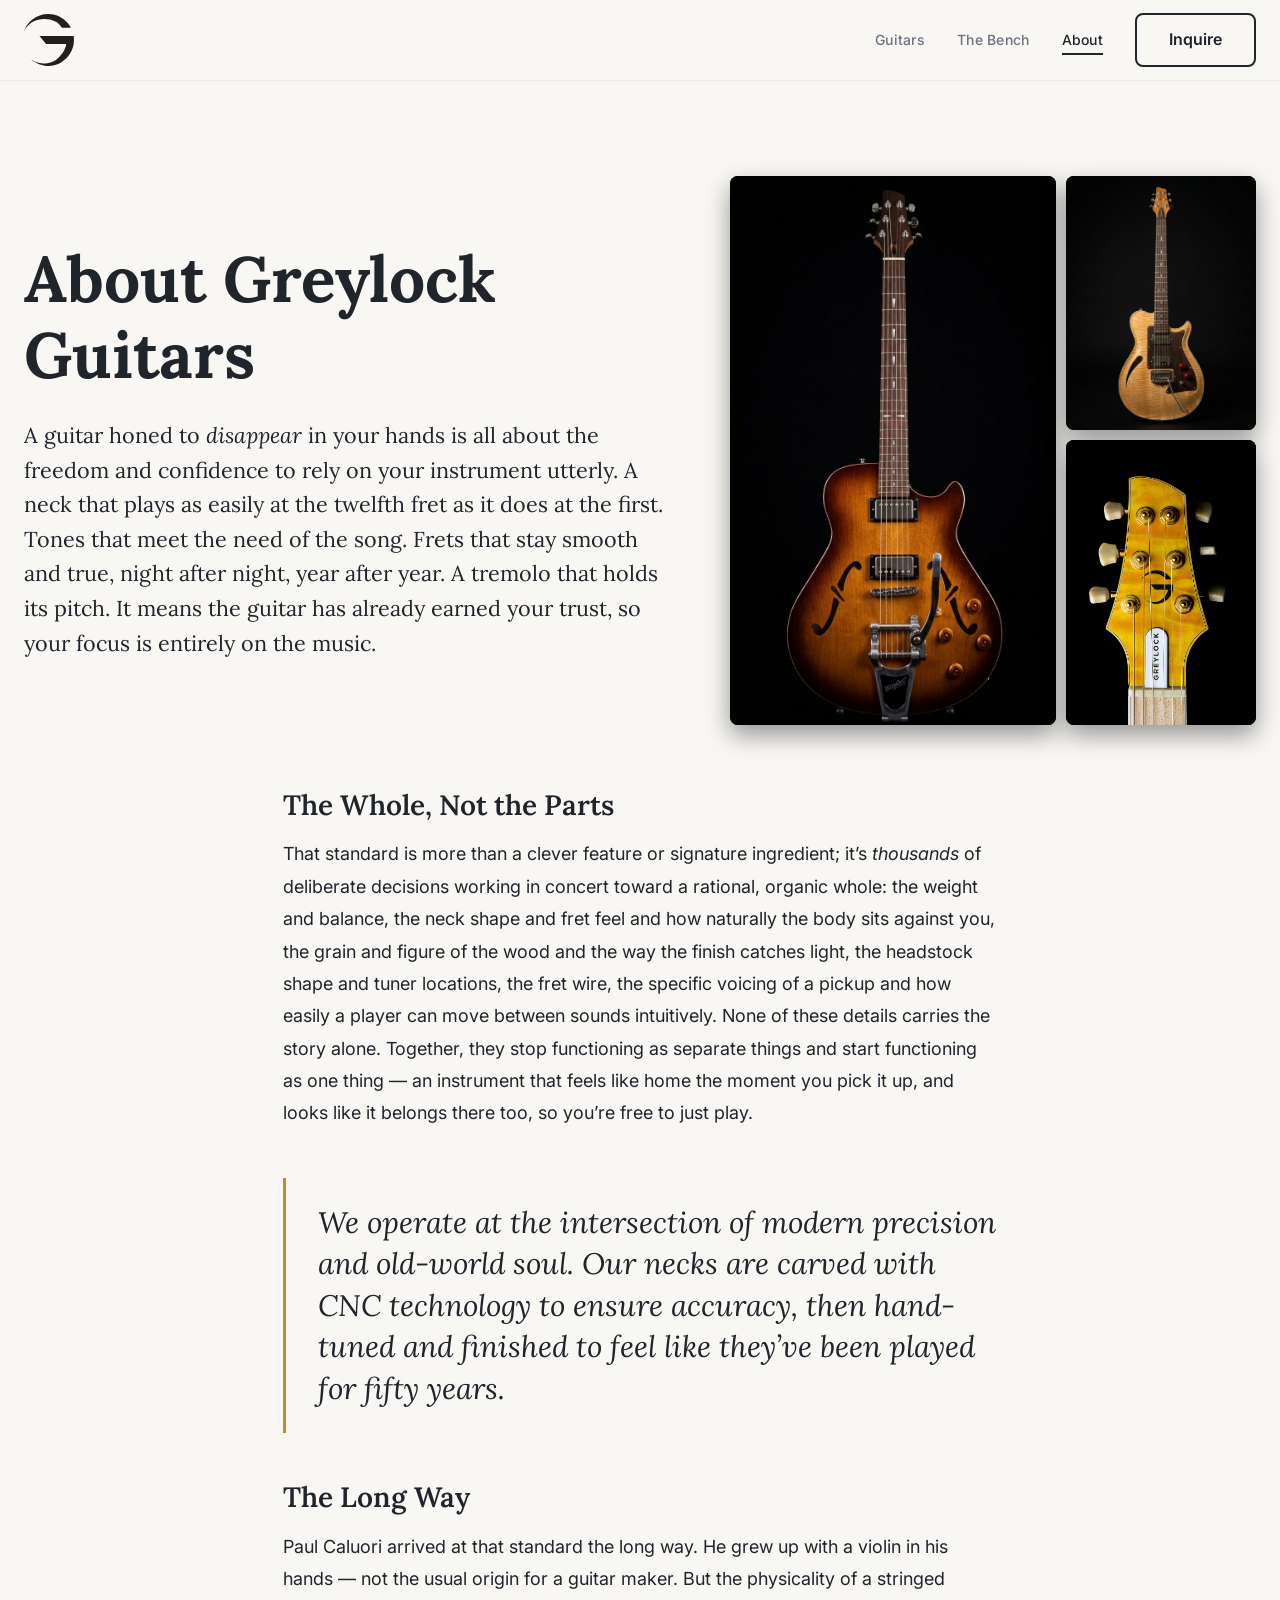
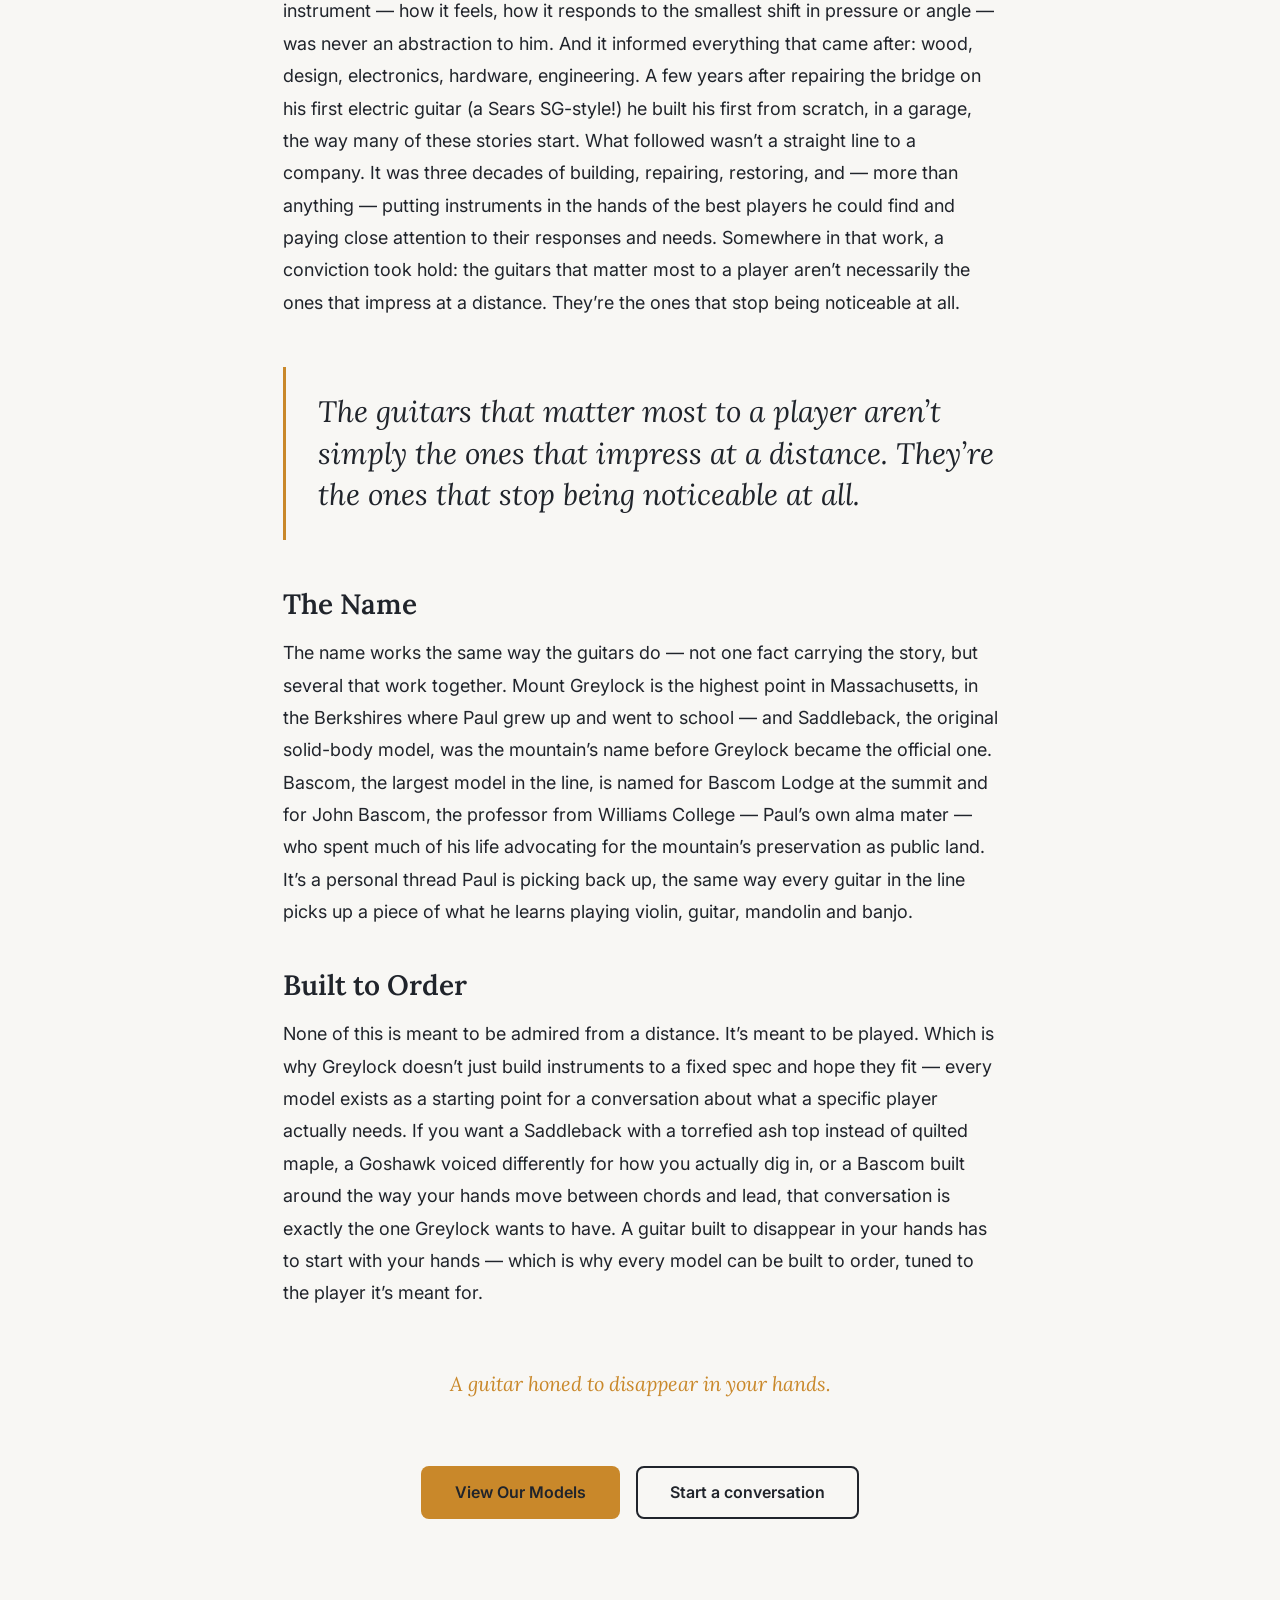
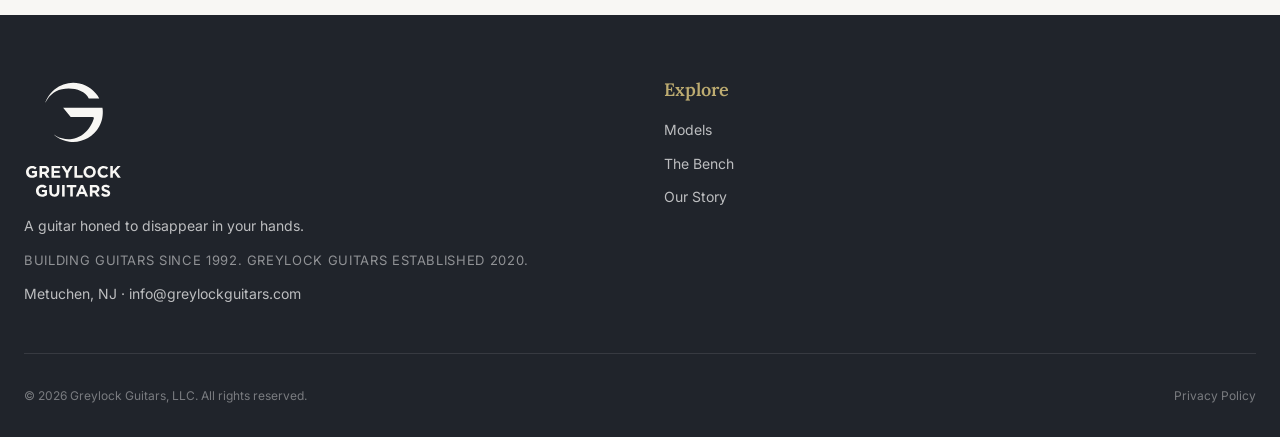
==== about.html @ 0bf5e830 "Initial Greylock Guitars site Co-Authored-By: Claude Sonnet 5.5 <noreply@anthropic.com> Claude-Sessi" ====
<!DOCTYPE html>
<html lang="en">
<head>
    <meta charset="UTF-8">
    <meta name="viewport" content="width=device-width, initial-scale=1.0">
    <title>About - Greylock Guitars</title>
    <meta name="description" content="Greylock guitars are built from thousands of deliberate decisions working as one. Meet the builder and the story behind the name.">
    <link rel="preconnect" href="https://fonts.googleapis.com">
    <link rel="preconnect" href="https://fonts.gstatic.com" crossorigin>
    <link href="https://fonts.googleapis.com/css2?family=Inter:wght@300;400;500;600&family=Lora:ital,wght@0,400;0,500;0,600;0,700;1,400&display=swap" rel="stylesheet">
    <link rel="stylesheet" href="styles.css">
    <link rel="icon" href="favicon.svg" type="image/svg+xml">
    <link rel="icon" href="favicon-32.png" type="image/png" sizes="32x32">
    <link rel="icon" href="favicon.ico" sizes="48x48">
    <link rel="apple-touch-icon" href="apple-touch-icon.png">
</head>
<body>
    <!-- Navigation -->
    <nav class="nav">
        <div class="nav-container">
            <a href="index.html" class="logo"><img src="logo.svg" alt="Greylock Guitars" class="logo-img"></a>

            <div class="nav-links" id="navLinks">
                <a href="index.html#models" class="nav-link">Guitars</a>
                <a href="bench.html" class="nav-link">The Bench</a>
                <a href="about.html" class="nav-link active">About</a>
                <a href="contact.html" class="btn btn-outline">Inquire</a>
            </div>

            <button class="mobile-menu-btn" id="mobileMenuBtn" aria-label="Toggle menu">
                <span class="hamburger"></span>
            </button>
        </div>
    </nav>

    <!-- Page Content -->
    <div style="padding-top: 80px;">
        <section class="section">
            <div class="container">
                <div class="about-hero">
                    <div class="about-hero-text">
                        <h1 class="page-title">About Greylock Guitars</h1>
                        <p class="about-lede">
                            A guitar honed to <em>disappear</em> in your hands is all about the freedom and confidence to rely on your instrument utterly. A neck that plays as easily at the twelfth fret as it does at the first. Tones that meet the need of the song. Frets that stay smooth and true, night after night, year after year. A tremolo that holds its pitch. It means the guitar has already earned your trust, so your focus is entirely on the music.
                        </p>
                    </div>
                    <div class="bench-collage bench-collage-trio" aria-label="Photos of Greylock guitars">
                        <figure class="trio-tall"><img src="attached_assets/bascom-1.jpg" alt="Bascom semi-hollow archtop in tobacco sunburst with a Bigsby tremolo"></figure>
                        <div class="bench-collage-col">
                            <figure style="aspect-ratio: 896 / 1195"><img src="attached_assets/goshawk-1.jpg" alt="Goshawk semi-hollow in natural flame maple with rosewood pickguard"></figure>
                            <figure style="aspect-ratio: 725 / 1086"><img src="attached_assets/collage-headstock.jpg" alt="Amber quilted maple headstock with gold tuners and a Greylock inlay"></figure>
                        </div>
                </div>
                </div>

                <!-- Content -->
                <div class="prose">

                    <h3>The Whole, Not the Parts</h3>
                    <p>
                        That standard is more than a clever feature or signature ingredient; it’s <em>thousands</em> of deliberate decisions working in concert toward a rational, organic whole: the weight and balance, the neck shape and fret feel and how naturally the body sits against you, the grain and figure of the wood and the way the finish catches light, the headstock shape and tuner locations, the fret wire, the specific voicing of a pickup and how easily a player can move between sounds intuitively. None of these details carries the story alone. Together, they stop functioning as separate things and start functioning as one thing — an instrument that feels like home the moment you pick it up, and looks like it belongs there too, so you’re free to just play.
                    </p>

                    <blockquote class="pull-quote">
                        <p>We operate at the intersection of modern precision and old-world soul. Our necks are carved with CNC technology to ensure accuracy, then hand-tuned and finished to feel like they’ve been played for fifty years.</p>
                    </blockquote>

                    <h3>The Long Way</h3>
                    <p>
                        Paul Caluori arrived at that standard the long way. He grew up with a violin in his hands — not the usual origin for a guitar maker. But the physicality of a stringed instrument — how it feels, how it responds to the smallest shift in pressure or angle — was never an abstraction to him. And it informed everything that came after: wood, design, electronics, hardware, engineering. A few years after repairing the bridge on his first electric guitar (a Sears SG-style!) he built his first from scratch, in a garage, the way many of these stories start. What followed wasn’t a straight line to a company. It was three decades of building, repairing, restoring, and — more than anything — putting instruments in the hands of the best players he could find and paying close attention to their responses and needs. Somewhere in that work, a conviction took hold: the guitars that matter most to a player aren’t necessarily the ones that impress at a distance. They’re the ones that stop being noticeable at all.
                    </p>

                    <blockquote class="pull-quote">
                        <p>The guitars that matter most to a player aren’t simply the ones that impress at a distance. They’re the ones that stop being noticeable at all.</p>
                    </blockquote>

                    <h3>The Name</h3>
                    <p>
                        The name works the same way the guitars do — not one fact carrying the story, but several that work together. Mount Greylock is the highest point in Massachusetts, in the Berkshires where Paul grew up and went to school — and Saddleback, the original solid-body model, was the mountain’s name before Greylock became the official one. Bascom, the largest model in the line, is named for Bascom Lodge at the summit and for John Bascom, the professor from Williams College — Paul’s own alma mater — who spent much of his life advocating for the mountain’s preservation as public land. It’s a personal thread Paul is picking back up, the same way every guitar in the line picks up a piece of what he learns playing violin, guitar, mandolin and banjo.
                    </p>

                    <h3>Built to Order</h3>
                    <p>
                        None of this is meant to be admired from a distance. It’s meant to be played. Which is why Greylock doesn’t just build instruments to a fixed spec and hope they fit — every model exists as a starting point for a conversation about what a specific player actually needs. If you want a Saddleback with a torrefied ash top instead of quilted maple, a Goshawk voiced differently for how you actually dig in, or a Bascom built around the way your hands move between chords and lead, that conversation is exactly the one Greylock wants to have. A guitar built to disappear in your hands has to start with your hands — which is why every model can be built to order, tuned to the player it’s meant for.
                    </p>

                    <p class="model-tagline">A guitar honed to disappear in your hands.</p>
                </div>

                <div class="page-actions">
                    <a href="index.html#models" class="btn btn-primary">View Our Models</a>
                    <a href="contact.html" class="btn btn-outline">Start a conversation</a>
                </div>
            </div>
        </section>
    </div>

    <!-- Footer -->
    <footer class="footer">
        <div class="container">
            <div class="footer-grid">
                <div>
                    <img src="logo-stacked-light.svg" alt="Greylock Guitars" class="footer-logo">
                    <p class="footer-tagline">A guitar honed to disappear in your hands.</p>
                    <p class="footer-established">Building guitars since 1992. Greylock Guitars established 2020.</p>
                    <p class="footer-location">Metuchen, NJ · <a href="mailto:info@greylockguitars.com">info@greylockguitars.com</a></p>
                </div>

                <div>
                    <h4 class="footer-heading">Explore</h4>
                    <ul class="footer-links">
                        <li><a href="index.html#models">Models</a></li>
                        <li><a href="bench.html">The Bench</a></li>
                        <li><a href="about.html">Our Story</a></li>
                    </ul>
                </div>
            </div>

            <div class="footer-bottom">
                <p>&copy; 2026 Greylock Guitars, LLC. All rights reserved.</p>
                <div class="footer-legal">
                    <a href="privacy.html">Privacy Policy</a>
                </div>
            </div>
        </div>
    </footer>

    <script src="script.js"></script>
</body>
</html>
---- styles.css ----
/* ========================================
   CSS VARIABLES & RESET
   ======================================== */
:root {
    /* Brand Colors */
    --charcoal: #20242b;
    --warm-brown: #80664d;
    --vintage-amber: #e1aa48;
    --ivory: #f8f7f4;
    --cherry-red: #be283b;
    --gold: #bdac71;
    --chrome: #d6dbe0;

    /* Theme Colors */
    --background: #f8f7f4;
    --background-alt: #4d3d28;
    --foreground: #20242b;
    --primary: #20242b;
    --primary-foreground: #f8f7f4;
    --secondary: #bdac71;
    --muted: #f0ede8;
    --muted-foreground: #6b7280;
    --border: #e0d9ce;

    /* Typography */
    --font-heading: 'Lora', serif;
    --font-body: 'Inter', sans-serif;

    /* Spacing */
    --spacing-xs: 0.5rem;
    --spacing-sm: 1rem;
    --spacing-md: 1.5rem;
    --spacing-lg: 2rem;
    --spacing-xl: 3rem;
    --spacing-2xl: 4rem;

    /* Border Radius */
    --radius-sm: 0.25rem;
    --radius-md: 0.5rem;
    --radius-lg: 0.75rem;
    --radius-xl: 1rem;
}

* {
    margin: 0;
    padding: 0;
    box-sizing: border-box;
}

body {
    font-family: var(--font-body);
    background: var(--background);
    color: var(--foreground);
    line-height: 1.6;
    -webkit-font-smoothing: antialiased;
    -moz-osx-font-smoothing: grayscale;
}

h1, h2, h3, h4, h5, h6 {
    font-family: var(--font-heading);
    font-weight: 600;
    line-height: 1.2;
    letter-spacing: 0;
}

img {
    max-width: 100%;
    display: block;
}

a {
    text-decoration: none;
    color: inherit;
}

/* ========================================
   NAVIGATION
   ======================================== */
.nav {
    position: fixed;
    top: 0;
    width: 100%;
    background: rgba(248, 247, 244, 0.95);
    backdrop-filter: blur(12px);
    z-index: 1000;
    border-bottom: 1px solid rgba(224, 217, 206, 0.4);
}

.nav-container {
    max-width: 1280px;
    margin: 0 auto;
    padding: 0 1.5rem;
    display: flex;
    justify-content: space-between;
    align-items: center;
    height: 80px;
}

.logo {
    display: flex;
    align-items: center;
    transition: opacity 0.3s ease;
}

.logo:hover {
    opacity: 0.8;
}

.logo-img {
    height: 2rem;
    width: auto;
    display: block;
}

.nav-links {
    display: flex;
    align-items: center;
    gap: 2rem;
}

.nav-link {
    font-size: 0.875rem;
    font-weight: 500;
    letter-spacing: 0.02em;
    color: var(--muted-foreground);
    transition: color 0.3s ease;
    position: relative;
}

.nav-link:hover {
    color: var(--primary);
}

.nav-link.active {
    color: var(--primary);
}

.nav-link.active::after {
    content: '';
    position: absolute;
    bottom: -4px;
    left: 0;
    width: 100%;
    height: 2px;
    background: var(--primary);
}

.mobile-menu-btn {
    display: none;
    background: none;
    border: none;
    cursor: pointer;
    padding: 0.5rem;
    overflow: hidden;
}

.hamburger {
    display: block;
    width: 26px;
    height: 22px;
    position: relative;
    transition: all 0.3s ease;
}

/* Guitar strings (4 horizontal lines) with frets on edges */
.hamburger::before {
    content: '';
    position: absolute;
    width: 26px;
    height: 0.8px;
    background: var(--primary);
    left: 0;
    top: 5px;
    transition: all 0.3s ease;
    /* Additional 3 strings below */
    box-shadow:
        0 5px 0 0 var(--primary),
        0 10px 0 0 var(--primary),
        0 15px 0 0 var(--primary),
        /* Left fret */
        0 0 0 1.5px var(--primary),
        /* Right fret */
        25px 0 0 1.5px var(--primary);
}

/* Horizontal pill-shaped fret marker between strings */
.hamburger::after {
    content: '';
    position: absolute;
    width: 8px;
    height: 2.5px;
    background: var(--primary);
    left: 50%;
    top: 50%;
    transform: translate(-50%, -50%);
    border-radius: 2px;
    opacity: 0.5;
    transition: all 0.3s ease;
}

/* Active state - X for close */
.mobile-menu-btn.active .hamburger::before {
    box-shadow: none;
    width: 24px;
    height: 2px;
    top: 50%;
    transform: translateY(-50%) rotate(45deg);
}

.mobile-menu-btn.active .hamburger::after {
    width: 24px;
    height: 2px;
    border-radius: 0;
    transform: translate(-50%, -50%) rotate(-45deg);
    opacity: 1;
}

/* ========================================
   BUTTONS
   ======================================== */
.btn {
    display: inline-block;
    padding: 0.75rem 2rem;
    font-size: 1rem;
    font-weight: 600;
    text-align: center;
    border-radius: var(--radius-md);
    transition: all 0.3s ease;
    cursor: pointer;
    border: 2px solid transparent;
}

.btn-primary {
    background: #c9882a;
    color: var(--primary);
}

.btn-primary:hover {
    background: var(--vintage-amber);
    transform: translateY(-2px);
    box-shadow: 0 4px 12px rgba(201, 136, 42, 0.3);
}

.btn-secondary {
    background: transparent;
    color: var(--primary-foreground);
    border-color: var(--primary-foreground);
}

.btn-secondary:hover {
    background: var(--primary-foreground);
    color: var(--primary);
}

.btn-outline {
    background: transparent;
    color: var(--primary);
    border-color: var(--primary);
}

.btn-outline:hover {
    background: var(--primary);
    color: var(--primary-foreground);
}

.btn-ghost {
    background: transparent;
    color: var(--muted-foreground);
    padding: 0.5rem 1rem;
}

.btn-ghost:hover {
    color: var(--primary);
}

.btn-link {
    background: none;
    color: var(--secondary);
    padding: 0;
    font-size: 1.125rem;
    transition: color 0.3s ease;
}

.btn-link:hover {
    color: var(--primary-foreground);
}

.btn-text {
    background: none;
    color: var(--primary);
    padding: 0;
    font-size: 0.875rem;
    font-weight: 600;
}

.btn-text:hover {
    color: var(--secondary);
}

/* ========================================
   HERO SECTION
   ======================================== */
.hero {
    position: relative;
    height: 100vh;
    min-height: 600px;
    display: flex;
    align-items: center;
    justify-content: center;
    overflow: hidden;
    background: var(--charcoal);
}

.hero-bg {
    position: absolute;
    inset: 0;
    background-image: url('attached_assets/hero.jpg');
    background-size: cover;
    background-position: center;
    opacity: 0.5;
}

.hero-overlay {
    position: absolute;
    inset: 0;
    background: linear-gradient(to bottom, rgba(32, 36, 43, 0.5), rgba(32, 36, 43, 0.65));
    z-index: 1;
}

.hero-content {
    position: relative;
    z-index: 2;
    text-align: center;
    max-width: 900px;
    padding: 0 1.5rem;
    margin-top: 4rem;
}

.hero-title {
    font-size: clamp(2.5rem, 8vw, 4.5rem);
    font-weight: 700;
    color: white;
    margin-bottom: 1.5rem;
    line-height: 1.1;
    text-shadow: 0 2px 20px rgba(0, 0, 0, 0.5), 0 4px 40px rgba(0, 0, 0, 0.3);
}

.hero-subtitle {
    font-size: clamp(1rem, 3vw, 1.25rem);
    color: rgba(255, 255, 255, 0.95);
    margin-bottom: 2.5rem;
    font-weight: 300;
    max-width: 700px;
    margin-left: auto;
    margin-right: auto;
    text-shadow: 0 2px 15px rgba(0, 0, 0, 0.4), 0 4px 30px rgba(0, 0, 0, 0.3);
}

.hero-buttons {
    display: flex;
    flex-wrap: wrap;
    gap: 1rem;
    justify-content: center;
}

/* ========================================
   SECTIONS
   ======================================== */
.section {
    padding: 6rem 0;
}

.section-dark {
    background: var(--primary);
    color: var(--primary-foreground);
    position: relative;
    overflow: hidden;
}

.section-dark-overlay {
    position: absolute;
    inset: 0;
    background: radial-gradient(circle at center, rgba(225, 170, 72, 0.15) 0%, transparent 70%);
    pointer-events: none;
}

.container {
    max-width: 1280px;
    margin: 0 auto;
    padding: 0 1.5rem;
    position: relative;
    z-index: 1;
}

.section-header {
    text-align: center;
    margin-bottom: 4rem;
}

.section-header-flex {
    display: flex;
    justify-content: space-between;
    align-items: flex-end;
    margin-bottom: 3rem;
}

.section-title {
    font-size: clamp(2rem, 5vw, 2.5rem);
    font-weight: 700;
    color: var(--foreground);
    margin-bottom: 1rem;
}

.section-dark .section-title {
    color: var(--primary-foreground);
}

.section-title-large {
    font-size: clamp(2rem, 6vw, 3.5rem);
    font-weight: 700;
    margin-bottom: 1.5rem;
}

.section-subtitle {
    font-size: 1.125rem;
    color: var(--muted-foreground);
    max-width: 600px;
    margin: 0 auto;
}

.section-text {
    font-size: 1.125rem;
    line-height: 1.8;
    color: rgba(255, 255, 255, 0.8);
    margin-bottom: 2rem;
}

/* ========================================
   LAYOUT UTILITIES
   ======================================== */
.two-column {
    display: grid;
    grid-template-columns: 1fr 1fr;
    gap: 4rem;
    align-items: center;
}

.guitar-grid {
    display: grid;
    grid-template-columns: repeat(auto-fit, minmax(300px, 1fr));
    gap: 2rem;
}

.blog-grid {
    display: grid;
    grid-template-columns: repeat(auto-fit, minmax(300px, 1fr));
    gap: 2rem;
}

.features-grid {
    display: grid;
    gap: 2rem;
}

/* ========================================
   GUITAR CARDS
   ======================================== */
.guitar-card {
    background: white;
    border-radius: var(--radius-lg);
    overflow: hidden;
    border: 1px solid var(--border);
    transition: all 0.3s ease;
}

.guitar-card:hover {
    transform: translateY(-4px);
    box-shadow: 0 12px 24px rgba(0, 0, 0, 0.1);
    border-color: rgba(225, 170, 72, 0.5);
}

.guitar-card-image {
    display: block;
    width: 100%;
    height: 300px;
    overflow: hidden;
    background: #000;
}

.guitar-card-image img {
    width: 100%;
    height: 100%;
    object-fit: contain;
}

.guitar-card:hover .guitar-card-image img {
    transform: none;
}

/* Gallery Styles */
.gallery-container {
    position: relative;
}

.gallery-images {
    position: relative;
    width: 100%;
    height: 100%;
}

.gallery-image {
    position: absolute;
    top: 0;
    left: 0;
    width: 100%;
    height: 100%;
    object-fit: contain;
    opacity: 0;
    transition: opacity 0.5s ease;
}

.gallery-image.active {
    opacity: 1;
    position: relative;
}

.gallery-btn {
    position: absolute;
    top: 50%;
    transform: translateY(-50%);
    background: rgba(32, 36, 43, 0.7);
    color: white;
    border: none;
    width: 40px;
    height: 40px;
    border-radius: 50%;
    font-size: 1.5rem;
    cursor: pointer;
    transition: all 0.3s ease;
    z-index: 10;
    display: flex;
    align-items: center;
    justify-content: center;
    opacity: 0;
}

.gallery-container:hover .gallery-btn {
    opacity: 1;
}

.gallery-btn:hover {
    background: rgba(32, 36, 43, 0.9);
    transform: translateY(-50%) scale(1.1);
}

.gallery-prev {
    left: 10px;
}

.gallery-next {
    right: 10px;
}

.gallery-dots {
    position: absolute;
    bottom: 15px;
    left: 50%;
    transform: translateX(-50%);
    display: flex;
    gap: 8px;
    z-index: 10;
}

.gallery-dot {
    width: 8px;
    height: 8px;
    border-radius: 50%;
    background: rgba(255, 255, 255, 0.5);
    cursor: pointer;
    transition: all 0.3s ease;
    border: 1px solid rgba(255, 255, 255, 0.8);
}

.gallery-dot:hover {
    background: rgba(255, 255, 255, 0.8);
    transform: scale(1.2);
}

.gallery-dot.active {
    background: white;
    width: 24px;
    border-radius: 4px;
}

.guitar-card-content {
    padding: 1.5rem;
}

.guitar-card-title {
    font-size: 1.5rem;
    font-weight: 700;
    margin-bottom: 0.5rem;
}

.guitar-card-desc {
    color: var(--muted-foreground);
    margin-bottom: 1rem;
}

.guitar-card-price {
    font-size: 1.125rem;
    font-weight: 600;
    color: var(--primary);
    margin-bottom: 1rem;
}

/* ========================================
   FEATURE CARDS
   ======================================== */
.feature-card {
    display: flex;
    gap: 1rem;
    padding: 1.5rem;
    background: rgba(255, 255, 255, 0.05);
    border-radius: var(--radius-lg);
    backdrop-filter: blur(4px);
}

.feature-icon {
    color: var(--secondary);
    flex-shrink: 0;
}

.feature-title {
    font-size: 1.25rem;
    font-weight: 700;
    margin-bottom: 0.5rem;
}

.feature-desc {
    color: rgba(255, 255, 255, 0.7);
}

/* ========================================
   BLOG CARDS
   ======================================== */
.blog-card {
    cursor: pointer;
    transition: transform 0.3s ease;
}

.blog-card:hover {
    transform: translateY(-4px);
}

.blog-image {
    width: 100%;
    height: 250px;
    border-radius: var(--radius-lg);
    overflow: hidden;
    margin-bottom: 1rem;
}

.blog-image img {
    width: 100%;
    height: 100%;
    object-fit: cover;
    transition: transform 0.5s ease;
}

.blog-card:hover .blog-image img {
    transform: scale(1.05);
}

.blog-title {
    font-size: 1.5rem;
    font-weight: 700;
    margin-bottom: 0.5rem;
    transition: color 0.3s ease;
}

.blog-card:hover .blog-title {
    color: var(--primary);
}

.blog-excerpt {
    color: var(--muted-foreground);
    line-height: 1.6;
}

/* ========================================
   THE BENCH PAGE
   ======================================== */
.bench-page {
    background: var(--background);
}

.bench-hero {
    position: relative;
    min-height: 82vh;
    display: flex;
    align-items: flex-end;
    overflow: hidden;
    background: var(--charcoal);
    padding: 10rem 0 6rem;
}

.bench-hero-bg {
    position: absolute;
    inset: 0;
    background-image: url('attached_assets/bench.jpg');
    background-size: cover;
    background-position: center;
    transform: scale(1.02);
}

.bench-hero-overlay {
    position: absolute;
    inset: 0;
    background:
        linear-gradient(to bottom, rgba(32, 36, 43, 0.18), rgba(32, 36, 43, 0.9)),
        linear-gradient(to right, rgba(32, 36, 43, 0.86), rgba(32, 36, 43, 0.22));
}

.bench-hero-content {
    position: relative;
    z-index: 1;
    width: min(1120px, calc(100% - 3rem));
    margin: 0 auto;
    color: white;
}

.bench-kicker {
    font-size: 0.75rem;
    font-weight: 700;
    letter-spacing: 0.18em;
    text-transform: uppercase;
    color: #c9882a;
    margin-bottom: 1rem;
}

.bench-hero h1 {
    max-width: 780px;
    font-size: 5.75rem;
    line-height: 0.98;
    margin-bottom: 1.5rem;
    text-shadow: 0 4px 24px rgba(0, 0, 0, 0.45);
}

.bench-hero p:not(.bench-kicker) {
    max-width: 640px;
    color: rgba(255, 255, 255, 0.84);
    font-size: 1.2rem;
    line-height: 1.8;
}

.bench-intro-section {
    padding: 5rem 0;
    border-bottom: 1px solid var(--border);
}

.bench-intro-grid {
    display: grid;
    grid-template-columns: minmax(0, 0.9fr) minmax(0, 1.1fr);
    gap: 4rem;
    align-items: start;
}

.bench-intro-copy {
    display: grid;
    gap: 1.25rem;
    color: var(--muted-foreground);
    font-size: 1.0625rem;
    line-height: 1.8;
}

.work-gallery-section {
    padding-top: 0;
    background: var(--background);
}

.work-gallery-header {
    display: grid;
    grid-template-columns: minmax(0, 1fr) minmax(260px, 0.6fr);
    gap: 3rem;
    align-items: end;
    margin-bottom: 2.75rem;
}

.work-gallery-header > p {
    margin: 0;
    color: var(--muted-foreground);
    line-height: 1.7;
}

.work-gallery-grid {
    display: grid;
    grid-template-columns: repeat(4, minmax(0, 1fr));
    grid-auto-rows: 175px;
    gap: 0.8rem;
}

.work-gallery-item {
    display: block;
    overflow: hidden;
    background: var(--primary);
}

.work-gallery-item-wide {
    grid-column: span 2;
    grid-row: span 2;
}

.work-gallery-item-tall {
    grid-row: span 2;
}

.work-gallery-item img {
    display: block;
    width: 100%;
    height: 100%;
    object-fit: cover;
    transition: transform 500ms ease, opacity 300ms ease;
}

.work-gallery-item:hover img,
.work-gallery-item:focus-visible img {
    transform: scale(1.045);
    opacity: 0.86;
}

.work-gallery-item:focus-visible {
    outline: 2px solid var(--secondary);
    outline-offset: 3px;
}

.bench-topic-section {
    background:
        linear-gradient(180deg, rgba(240, 237, 232, 0.55), rgba(248, 247, 244, 0));
}

.bench-topic-grid {
    display: grid;
    grid-template-columns: repeat(6, 1fr);
    gap: 1rem;
}

.bench-topic-card {
    grid-column: span 2;
    min-height: 260px;
    display: flex;
    flex-direction: column;
    justify-content: space-between;
    padding: 1.5rem;
    border: 1px solid var(--border);
    border-radius: var(--radius-lg);
    background: rgba(255, 255, 255, 0.72);
    color: var(--foreground);
    transition: transform 0.3s ease, border-color 0.3s ease, box-shadow 0.3s ease;
}

.bench-topic-card.featured {
    grid-column: span 4;
    background:
        linear-gradient(rgba(32, 36, 43, 0.18), rgba(32, 36, 43, 0.88)),
        url('attached_assets/TS8_5390.jpeg');
    background-size: cover;
    background-position: center;
    color: white;
}

.bench-topic-card:hover {
    transform: translateY(-4px);
    border-color: rgba(201, 136, 42, 0.55);
    box-shadow: 0 16px 34px rgba(32, 36, 43, 0.11);
}

.bench-topic-number {
    font-size: 0.75rem;
    font-weight: 700;
    letter-spacing: 0.14em;
    color: #c9882a;
}

.bench-topic-card h3 {
    font-size: 1.8rem;
    margin-bottom: 0.75rem;
}

.bench-topic-card p {
    color: var(--muted-foreground);
}

.bench-topic-card.featured p {
    max-width: 540px;
    color: rgba(255, 255, 255, 0.78);
}

.bench-feature-section {
    padding-top: 2rem;
}

.bench-feature-grid {
    display: grid;
    grid-template-columns: minmax(0, 1.08fr) minmax(320px, 0.92fr);
    gap: 4rem;
    align-items: center;
    padding: 4rem 0;
    border-top: 1px solid var(--border);
}

.bench-feature-grid.reverse {
    grid-template-columns: minmax(320px, 0.92fr) minmax(0, 1.08fr);
}

.bench-feature-grid.reverse .bench-feature-image {
    order: 2;
}

.bench-feature-image {
    aspect-ratio: 5 / 4;
    overflow: hidden;
    border-radius: var(--radius-lg);
    background: var(--muted);
    box-shadow: 0 18px 42px rgba(32, 36, 43, 0.13);
}

.bench-feature-image img {
    width: 100%;
    height: 100%;
    object-fit: cover;
}

.bench-feature-copy h2 {
    font-size: 3.1rem;
    margin-bottom: 1.5rem;
}

.bench-feature-copy p:not(.bench-kicker) {
    color: var(--muted-foreground);
    font-size: 1.0625rem;
    line-height: 1.8;
    margin-bottom: 1.25rem;
}

.bench-principles-section {
    background: var(--primary);
    color: var(--primary-foreground);
}

.bench-principles-layout {
    display: grid;
    grid-template-columns: minmax(0, 0.85fr) minmax(0, 1.15fr);
    gap: 4rem;
}

.bench-principles-section .section-title {
    color: var(--primary-foreground);
}

.bench-principles-list {
    display: grid;
    gap: 1px;
    background: rgba(255, 255, 255, 0.14);
}

.bench-principle {
    display: grid;
    grid-template-columns: 130px 1fr;
    gap: 2rem;
    padding: 1.5rem 0;
    background: var(--primary);
}

.bench-principle span {
    color: var(--secondary);
    font-weight: 700;
}

.bench-principle p {
    color: rgba(255, 255, 255, 0.76);
}

.bench-cta {
    padding: 5rem 0;
    background:
        linear-gradient(rgba(248, 247, 244, 0.88), rgba(248, 247, 244, 0.96)),
        url('attached_assets/TS8_8857-edit.jpeg');
    background-size: cover;
    background-position: center 38%;
}

.bench-cta-inner {
    max-width: 720px;
}

.bench-cta h2 {
    font-size: 2.8rem;
    margin-bottom: 1rem;
}

.bench-cta p {
    max-width: 560px;
    color: var(--muted-foreground);
    font-size: 1.125rem;
    line-height: 1.8;
    margin-bottom: 2rem;
}

/* ========================================
   BENCH ARTICLE
   ======================================== */
.bench-article-page {
    background: var(--background);
}

.bench-article-hero {
    position: relative;
    min-height: 76vh;
    display: flex;
    align-items: flex-end;
    overflow: hidden;
    background: var(--charcoal);
    padding: 10rem 0 5rem;
}

.bench-article-hero-bg {
    position: absolute;
    inset: 0;
    background-image: url('attached_assets/guitars-plus-024.jpeg');
    background-size: cover;
    background-position: center 46%;
    transform: scale(1.02);
}

.bench-article-page-wood .bench-article-hero-bg {
    background-image: url('attached_assets/reactive-finish-detail.jpg');
    background-position: center 42%;
}

.bench-article-page-carbon .bench-article-hero-bg {
    background-image: url('attached_assets/carbon-body-reinforcement.jpg');
    background-position: center 50%;
}

.bench-article-hero-overlay {
    position: absolute;
    inset: 0;
    background:
        linear-gradient(to bottom, rgba(32, 36, 43, 0.16), rgba(32, 36, 43, 0.92)),
        linear-gradient(to right, rgba(32, 36, 43, 0.88), rgba(32, 36, 43, 0.18));
}

.bench-article-hero-content {
    position: relative;
    z-index: 1;
    width: min(980px, calc(100% - 3rem));
    margin: 0 auto;
    color: white;
}

.bench-back-link {
    display: inline-flex;
    align-items: center;
    color: rgba(255, 255, 255, 0.78);
    font-size: 0.875rem;
    font-weight: 600;
    margin-bottom: 2rem;
    transition: color 0.3s ease;
}

.bench-back-link::before {
    content: '\2190';
    margin-right: 0.5rem;
}

.bench-back-link:hover {
    color: white;
}

.bench-article-hero h1 {
    max-width: 820px;
    font-size: clamp(3rem, 8vw, 5.5rem);
    line-height: 0.98;
    margin-bottom: 1.5rem;
    text-shadow: 0 4px 24px rgba(0, 0, 0, 0.45);
}

.bench-article-hero p:not(.bench-kicker) {
    max-width: 680px;
    color: rgba(255, 255, 255, 0.84);
    font-size: 1.2rem;
    line-height: 1.8;
}

.bench-article-body {
    padding: 5.5rem 0;
}

.bench-article-shell {
    width: min(1120px, calc(100% - 3rem));
    margin: 0 auto;
    display: grid;
    grid-template-columns: 260px minmax(0, 760px);
    gap: 5rem;
    align-items: start;
}

.bench-article-aside {
    position: sticky;
    top: 7rem;
    padding-top: 0.5rem;
    border-top: 2px solid #c9882a;
}

.bench-article-aside p:not(.bench-kicker) {
    color: var(--muted-foreground);
    line-height: 1.7;
}

.bench-article-copy {
    font-size: 1.18rem;
    line-height: 1.9;
    color: #363b44;
}

.bench-article-copy p {
    margin-bottom: 1.75rem;
}

.bench-article-copy h2 {
    font-size: clamp(1.8rem, 4vw, 2.6rem);
    margin: 3.5rem 0 1.25rem;
    color: var(--foreground);
}

.bench-article-lede {
    font-family: var(--font-heading);
    font-size: clamp(1.75rem, 4vw, 2.45rem);
    line-height: 1.32;
    color: var(--foreground);
}

.bench-article-copy blockquote {
    margin: 3rem 0;
    padding: 2rem 0 2rem 2rem;
    border-left: 3px solid #c9882a;
}

.bench-article-copy blockquote p {
    margin: 0;
    font-family: var(--font-heading);
    font-size: clamp(1.8rem, 4vw, 2.7rem);
    line-height: 1.22;
    color: var(--foreground);
}

.bench-article-figure {
    margin: 3.25rem 0;
}

.bench-article-figure-wide {
    margin-top: 3rem;
}

.bench-article-figure img,
.bench-process-grid img {
    display: block;
    width: 100%;
    aspect-ratio: 16 / 10;
    object-fit: cover;
    border-radius: 8px;
    box-shadow: 0 18px 48px rgba(32, 36, 43, 0.16);
}

.bench-article-figure figcaption,
.bench-process-grid figcaption {
    margin-top: 0.85rem;
    color: var(--muted-foreground);
    font-size: 0.88rem;
    line-height: 1.6;
}

.bench-process-panel {
    margin: 4rem 0;
    padding: 2rem;
    display: grid;
    grid-template-columns: minmax(0, 0.72fr) minmax(0, 1.28fr);
    gap: 2rem;
    align-items: start;
    background: #20242b;
    color: white;
    border-radius: 8px;
}

.bench-process-copy h2 {
    margin: 0.65rem 0 1rem;
    color: white;
    font-size: clamp(1.7rem, 3vw, 2.35rem);
}

.bench-process-copy p:not(.bench-kicker) {
    margin-bottom: 0;
    color: rgba(255, 255, 255, 0.74);
    font-size: 1rem;
    line-height: 1.75;
}

.bench-process-grid {
    display: grid;
    grid-template-columns: repeat(2, minmax(0, 1fr));
    gap: 1rem;
}

.bench-process-grid img {
    box-shadow: none;
}

.bench-process-grid figcaption {
    color: rgba(255, 255, 255, 0.68);
}

.bench-process-panel-carbon {
    background:
        linear-gradient(135deg, rgba(32, 36, 43, 0.98), rgba(43, 42, 38, 0.96));
}

.bench-detail-list {
    margin: 3.5rem 0;
    display: grid;
    grid-template-columns: repeat(3, minmax(0, 1fr));
    gap: 1px;
    background: rgba(201, 136, 42, 0.3);
    border: 1px solid rgba(201, 136, 42, 0.3);
}

.bench-detail-list div {
    min-width: 0;
    padding: 1.35rem;
    background: #fbfaf7;
}

.bench-detail-list span {
    display: block;
    margin-bottom: 1rem;
    color: #c9882a;
    font-size: 0.78rem;
    font-weight: 700;
    letter-spacing: 0.14em;
}

.bench-detail-list h3 {
    margin-bottom: 0.6rem;
    color: var(--foreground);
    font-family: var(--font-heading);
    font-size: 1.25rem;
}

.bench-detail-list p {
    margin-bottom: 0;
    color: var(--muted-foreground);
    font-size: 0.95rem;
    line-height: 1.65;
}

.bench-article-next {
    padding: 5rem 0;
    background:
        linear-gradient(rgba(32, 36, 43, 0.84), rgba(32, 36, 43, 0.88)),
        url('attached_assets/DSCN0860.jpeg');
    background-size: cover;
    background-position: center;
    color: white;
}

.bench-article-page-wood .bench-article-next {
    background:
        linear-gradient(rgba(32, 36, 43, 0.84), rgba(32, 36, 43, 0.88)),
        url('attached_assets/guitars-plus-024.jpeg');
    background-size: cover;
    background-position: center 46%;
}

.bench-article-next-inner {
    max-width: 720px;
}

.bench-article-next h2 {
    font-size: clamp(2.2rem, 5vw, 3.4rem);
    margin-bottom: 1rem;
}

.bench-article-next p:not(.bench-kicker) {
    max-width: 600px;
    color: rgba(255, 255, 255, 0.78);
    font-size: 1.125rem;
    line-height: 1.8;
    margin-bottom: 2rem;
}

/* ========================================
   FOOTER
   ======================================== */
.footer {
    background: var(--primary);
    color: var(--primary-foreground);
    padding: 4rem 0 2rem;
}

.footer-grid {
    display: grid;
    grid-template-columns: repeat(auto-fit, minmax(200px, 1fr));
    gap: 3rem;
    margin-bottom: 3rem;
}

.footer-brand {
    font-family: var(--font-heading);
    font-size: 1.5rem;
    font-weight: 700;
    letter-spacing: -0.05em;
    margin-bottom: 1rem;
}

.footer-tagline {
    color: rgba(255, 255, 255, 0.7);
    font-size: 0.875rem;
    line-height: 1.6;
}

.footer-established {
    color: rgba(255, 255, 255, 0.5);
    font-size: 0.8125rem;
    letter-spacing: 0.05em;
    text-transform: uppercase;
    margin-top: 0.75rem;
}

.footer-location {
    color: rgba(255, 255, 255, 0.7);
    font-size: 0.875rem;
    margin-top: 0.75rem;
}

.footer-location a:hover {
    color: white;
}

.footer-heading {
    font-size: 1.125rem;
    font-weight: 600;
    color: var(--secondary);
    margin-bottom: 1rem;
}

.footer-links {
    list-style: none;
}

.footer-links li {
    margin-bottom: 0.5rem;
}

.footer-links a {
    color: rgba(255, 255, 255, 0.7);
    font-size: 0.875rem;
    transition: color 0.3s ease;
}

.footer-links a:hover {
    color: white;
}

.footer-contact {
    list-style: none;
}

.footer-contact li {
    display: flex;
    align-items: center;
    gap: 0.75rem;
    margin-bottom: 0.75rem;
    color: rgba(255, 255, 255, 0.7);
    font-size: 0.875rem;
}

.social-icon {
    display: inline-flex;
    padding: 0.5rem;
    border-radius: 50%;
    background: rgba(255, 255, 255, 0.05);
    color: white;
    transition: background 0.3s ease;
}

.social-icon:hover {
    background: rgba(255, 255, 255, 0.1);
}

.footer-bottom {
    border-top: 1px solid rgba(255, 255, 255, 0.1);
    padding-top: 2rem;
    display: flex;
    justify-content: space-between;
    align-items: center;
    font-size: 0.75rem;
    color: rgba(255, 255, 255, 0.4);
}

.footer-legal {
    display: flex;
    gap: 1.5rem;
}

.footer-legal a {
    transition: color 0.3s ease;
}

.footer-legal a:hover {
    color: white;
}

/* ========================================
   ANIMATIONS
   ======================================== */
@keyframes fadeIn {
    from {
        opacity: 0;
        transform: translateY(20px);
    }
    to {
        opacity: 1;
        transform: translateY(0);
    }
}

.fade-in {
    animation: fadeIn 0.8s ease-out forwards;
}

.fade-in.delay-1 {
    animation-delay: 0.2s;
    opacity: 0;
}

.fade-in.delay-2 {
    animation-delay: 0.4s;
    opacity: 0;
}

/* ========================================
   RESPONSIVE
   ======================================== */
@media (max-width: 768px) {
    .nav-links {
        position: fixed;
        top: 80px;
        left: 0;
        width: 100%;
        background: var(--background);
        flex-direction: column;
        align-items: stretch;
        padding: 1rem;
        gap: 0;
        border-bottom: 1px solid var(--border);
        box-shadow: 0 4px 12px rgba(0, 0, 0, 0.1);
        transform: translateY(-100%);
        opacity: 0;
        visibility: hidden;
        transition: all 0.3s ease;
    }

    .nav-links.active {
        transform: translateY(0);
        opacity: 1;
        visibility: visible;
    }

    .nav-link {
        padding: 1rem;
        border-radius: var(--radius-sm);
        transition: background 0.3s ease;
    }

    .nav-link:hover {
        background: var(--muted);
    }

    .mobile-menu-btn {
        display: block;
    }

    .hidden-mobile {
        display: none !important;
    }

    .two-column {
        grid-template-columns: 1fr;
        gap: 2rem;
    }

    .section-header-flex {
        flex-direction: column;
        align-items: flex-start;
        gap: 1rem;
    }

    .bench-hero {
        min-height: 720px;
        padding: 8rem 0 4rem;
    }

    .bench-hero h1 {
        font-size: 4rem;
    }

    .bench-hero p:not(.bench-kicker) {
        font-size: 1.05rem;
    }

    .bench-feature-copy h2,
    .bench-cta h2 {
        font-size: 2.35rem;
    }

    .bench-hero-overlay {
        background: linear-gradient(to bottom, rgba(32, 36, 43, 0.24), rgba(32, 36, 43, 0.92));
    }

    .bench-intro-grid,
    .work-gallery-header,
    .bench-feature-grid,
    .bench-feature-grid.reverse,
    .bench-principles-layout,
    .bench-article-shell {
        grid-template-columns: 1fr;
        gap: 2rem;
    }

    .bench-article-hero {
        min-height: 700px;
        padding: 8rem 0 4rem;
    }

    .bench-article-aside {
        position: static;
    }

    .bench-article-body {
        padding: 4rem 0;
    }

    .bench-process-panel,
    .bench-process-grid,
    .bench-detail-list {
        grid-template-columns: 1fr;
    }

    .bench-process-panel {
        padding: 1.35rem;
        margin: 3rem 0;
    }

    .bench-topic-grid {
        grid-template-columns: 1fr;
    }

    .work-gallery-grid {
        grid-template-columns: repeat(3, minmax(0, 1fr));
        grid-auto-rows: 150px;
    }

    .bench-topic-card,
    .bench-topic-card.featured {
        grid-column: auto;
        min-height: 220px;
    }

    .bench-feature-grid.reverse .bench-feature-image {
        order: 0;
    }

    .bench-principle {
        grid-template-columns: 1fr;
        gap: 0.5rem;
    }

    .hero-buttons {
        flex-direction: column;
        width: 100%;
    }

    .hero-buttons .btn {
        width: 100%;
    }

    .footer-bottom {
        flex-direction: column;
        gap: 1rem;
        text-align: center;
    }

    .footer-legal {
        flex-direction: column;
        gap: 0.5rem;
    }
}

@media (max-width: 480px) {
    .section {
        padding: 3rem 0;
    }

    .bench-hero h1 {
        font-size: 2.75rem;
    }

    .bench-topic-card h3 {
        font-size: 1.5rem;
    }

    .bench-feature-copy h2,
    .bench-cta h2 {
        font-size: 2rem;
    }

    .bench-article-hero h1 {
        font-size: 2.7rem;
    }

    .bench-article-copy {
        font-size: 1.0625rem;
    }

    .bench-article-figure,
    .bench-detail-list {
        margin: 2.5rem 0;
    }

    .bench-intro-section,
    .work-gallery-section,
    .bench-cta {
        padding: 3rem 0;
    }

    .work-gallery-section {
        padding-top: 0;
    }

    .work-gallery-grid {
        grid-template-columns: repeat(2, minmax(0, 1fr));
        grid-auto-rows: 140px;
        gap: 0.55rem;
    }

    .bench-feature-grid {
        padding: 3rem 0;
    }

    .guitar-grid,
    .blog-grid {
        grid-template-columns: 1fr;
    }
}

/* ========================================
   LIGHTBOX MODAL
   ======================================== */
.lightbox {
    display: none;
    position: fixed;
    top: 0;
    left: 0;
    width: 100%;
    height: 100%;
    background: rgba(0, 0, 0, 0.95);
    z-index: 9999;
    justify-content: center;
    align-items: center;
}

.lightbox.active {
    display: flex;
}

.lightbox-content {
    position: relative;
    width: 100%;
    height: 100%;
    display: flex;
    align-items: center;
    justify-content: center;
    padding: 100px 120px;
}

.lightbox-image {
    max-width: 100%;
    max-height: 100%;
    width: auto;
    height: auto;
    object-fit: contain;
    border-radius: var(--radius-md);
}

.lightbox-close {
    position: absolute;
    top: 20px;
    right: 20px;
    background: rgba(255, 255, 255, 0.1);
    color: white;
    border: 2px solid white;
    width: 50px;
    height: 50px;
    border-radius: 50%;
    font-size: 2rem;
    cursor: pointer;
    display: flex;
    align-items: center;
    justify-content: center;
    transition: all 0.3s ease;
    z-index: 10000;
}

.lightbox-close:hover {
    background: rgba(255, 255, 255, 0.2);
    transform: rotate(90deg);
}

.lightbox-prev,
.lightbox-next {
    position: absolute;
    top: 50%;
    transform: translateY(-50%);
    background: rgba(255, 255, 255, 0.1);
    color: white;
    border: 2px solid white;
    width: 60px;
    height: 60px;
    border-radius: 50%;
    font-size: 2rem;
    cursor: pointer;
    transition: all 0.3s ease;
    display: flex;
    align-items: center;
    justify-content: center;
}

.lightbox-prev {
    left: 30px;
}

.lightbox-next {
    right: 30px;
}

.lightbox-prev:hover,
.lightbox-next:hover {
    background: rgba(255, 255, 255, 0.2);
    transform: translateY(-50%) scale(1.1);
}

.lightbox-counter {
    position: absolute;
    bottom: 30px;
    left: 50%;
    transform: translateX(-50%);
    background: rgba(0, 0, 0, 0.7);
    color: white;
    padding: 0.5rem 1.5rem;
    border-radius: 2rem;
    font-size: 1rem;
    border: 1px solid rgba(255, 255, 255, 0.3);
}

/* Make gallery images clickable */
.gallery-image {
    cursor: pointer;
}

@media (max-width: 768px) {
    .lightbox-content {
        padding: 80px 70px;
    }

    .lightbox-prev {
        left: 10px;
        width: 50px;
        height: 50px;
    }

    .lightbox-next {
        right: 10px;
        width: 50px;
        height: 50px;
    }

    .lightbox-close {
        top: 10px;
        right: 10px;
        width: 40px;
        height: 40px;
    }
}

@media (max-width: 480px) {
    .lightbox-content {
        padding: 60px 20px;
    }
}

/* ========================================
   ABOUT PAGE STYLES
   ======================================== */
.page-header {
    text-align: center;
    margin-bottom: 4rem;
}

.page-title {
    font-size: clamp(2.5rem, 8vw, 4rem);
    font-weight: 700;
    margin-bottom: 1.5rem;
}

.page-subtitle {
    font-size: 1.25rem;
    color: var(--muted-foreground);
    font-style: italic;
    font-weight: 300;
}

.hero-image {
    width: 100%;
    aspect-ratio: 16 / 9;
    border-radius: var(--radius-xl);
    overflow: hidden;
    margin-bottom: 4rem;
    box-shadow: 0 8px 24px rgba(0, 0, 0, 0.1);
}

.hero-image img {
    width: 100%;
    height: 100%;
    object-fit: cover;
}

.prose {
    max-width: 65ch;
    margin: 0 auto;
    font-size: 1.125rem;
    line-height: 1.8;
    color: var(--foreground);
}

.prose h3 {
    font-size: 1.75rem;
    margin-top: 2.5rem;
    margin-bottom: 1rem;
}

.prose p {
    margin-bottom: 1.5rem;
}

.page-actions {
    margin-top: 4rem;
    text-align: center;
    display: flex;
    gap: 1rem;
    justify-content: center;
    flex-wrap: wrap;
}

/* ========================================
   CONTACT PAGE STYLES
   ======================================== */
.contact-grid {
    display: grid;
    grid-template-columns: 1fr 1fr;
    gap: 4rem;
}

.contact-info {
    display: flex;
    flex-direction: column;
    gap: 2rem;
}

.info-card {
    display: flex;
    gap: 1rem;
}

.info-icon {
    background: rgba(32, 36, 43, 0.05);
    padding: 0.75rem;
    border-radius: 50%;
    color: var(--primary);
    width: 48px;
    height: 48px;
    display: flex;
    align-items: center;
    justify-content: center;
    flex-shrink: 0;
}

.info-content h3 {
    font-size: 1.125rem;
    font-weight: 700;
    margin-bottom: 0.25rem;
}

.info-content p {
    color: var(--muted-foreground);
}

.info-content .info-note {
    font-size: 0.875rem;
    color: var(--muted-foreground);
    margin-top: 0.25rem;
}

.contact-form {
    background: white;
    padding: 2rem;
    border-radius: var(--radius-xl);
    box-shadow: 0 1px 3px rgba(0, 0, 0, 0.05);
    border: 1px solid var(--border);
}

.form-group {
    margin-bottom: 1.5rem;
}

.form-label {
    display: block;
    font-weight: 600;
    margin-bottom: 0.5rem;
    color: var(--foreground);
}

.form-input,
.form-select,
.form-textarea {
    width: 100%;
    padding: 0.75rem 1rem;
    font-size: 1rem;
    font-family: var(--font-body);
    border: 1px solid var(--border);
    border-radius: var(--radius-md);
    background: white;
    transition: border-color 0.3s ease, box-shadow 0.3s ease;
}

.form-input:focus,
.form-select:focus,
.form-textarea:focus {
    outline: none;
    border-color: var(--primary);
    box-shadow: 0 0 0 3px rgba(32, 36, 43, 0.1);
}

.form-textarea {
    min-height: 150px;
    resize: vertical;
}

.form-submit {
    width: 100%;
    padding: 1rem;
    font-size: 1.125rem;
    font-weight: 600;
}

@media (max-width: 768px) {
    .contact-grid {
        grid-template-columns: 1fr;
        gap: 2rem;
    }
}

/* ========================================
   MODEL PAGES + ABOUT ADDITIONS
   ======================================== */
.model-crumb { margin-bottom: 2rem; font-size: 0.95rem; }
.model-crumb a { color: var(--muted-foreground); text-decoration: none; }
.model-crumb a:hover { color: var(--foreground); }

.model-layout {
    display: grid;
    grid-template-columns: minmax(0, 1fr) minmax(0, 1fr);
    gap: 4rem;
    align-items: start;
}
.model-media {
    position: sticky;
    top: 100px;
    height: min(80vh, 760px);
    background: #000;
    border-radius: var(--radius-lg);
    overflow: hidden;
}
.model-media .gallery-images { height: 100%; }
.model-media .gallery-image { height: 100%; object-fit: contain; cursor: zoom-in; }
.model-media .gallery-image.active { position: absolute; }
.model-media .gallery-dots { z-index: 3; }

.photo-placeholder, .card-placeholder {
    display: flex; flex-direction: column; align-items: center; justify-content: center;
    gap: 0.5rem; text-align: center;
    background: linear-gradient(160deg, #2a2f38 0%, #20242b 60%, #171a20 100%);
    color: var(--ivory);
}
.photo-placeholder-name, .card-placeholder span {
    font-family: var(--font-heading); font-size: 2rem; letter-spacing: 0.04em; color: var(--vintage-amber);
}
.photo-placeholder-note, .card-placeholder small {
    font-size: 0.8rem; letter-spacing: 0.14em; text-transform: uppercase; opacity: 0.6;
}
.card-placeholder { width: 100%; height: 100%; }

.model-kind { text-transform: uppercase; letter-spacing: 0.16em; font-size: 0.8rem; color: #c9882a; margin-bottom: 0.75rem; font-weight: 600; }
.model-title { font-size: clamp(2.5rem, 6vw, 3.75rem); margin-bottom: 1rem; }
.model-oneliner { font-family: var(--font-heading); font-size: 1.35rem; line-height: 1.45; color: var(--foreground); margin-bottom: 2rem; padding-bottom: 2rem; border-bottom: 1px solid var(--border); }
.model-copy p { font-size: 1.075rem; line-height: 1.8; margin-bottom: 1.4rem; }
.model-copy .model-oneliner { font-size: 1.35rem; line-height: 1.45; }
.model-tagline { font-family: var(--font-heading); font-style: italic; font-size: 1.25rem; color: #c9882a; margin-top: 2.5rem; }
.model-actions { display: flex; gap: 1rem; flex-wrap: wrap; margin-top: 2rem; }

.model-pager { display: flex; justify-content: space-between; gap: 1rem; margin-top: 5rem; padding-top: 2rem; border-top: 1px solid var(--border); }
.model-pager a { color: var(--foreground); text-decoration: none; font-family: var(--font-heading); font-size: 1.1rem; }
.model-pager a:hover { color: #c9882a; }

.prose .prose-lede { font-family: var(--font-heading); font-size: 1.4rem; line-height: 1.6; margin-bottom: 2rem; }
.prose .model-tagline { text-align: center; margin-top: 3.5rem; }
.pull-quote { margin: 3rem 0; padding: 1.5rem 0 1.5rem 2rem; border-left: 3px solid #c9882a; }
.pull-quote p { margin: 0; font-family: var(--font-heading); font-size: clamp(1.4rem, 3vw, 1.85rem); line-height: 1.4; font-style: italic; }

@media (max-width: 860px) {
    .model-layout { grid-template-columns: 1fr; gap: 2rem; }
    .model-media { position: relative; top: 0; height: 70vh; }
}

#models { scroll-margin-top: 80px; }

/* Bench hero with portrait photo */
.bench-hero--photo { min-height: 0; align-items: center; padding: 8rem 0 5rem; }
.bench-hero--photo .bench-hero-content { display: grid; grid-template-columns: minmax(0, 1.05fr) minmax(0, 0.95fr); gap: 4rem; align-items: center; }
.bench-hero--photo h1 { font-size: clamp(2.75rem, 5vw, 4.75rem); }
.bench-hero-photo { margin: 0; border-radius: var(--radius-lg); overflow: hidden; box-shadow: 0 20px 48px rgba(0, 0, 0, 0.45); max-height: 80vh; }
.bench-hero-photo img { display: block; width: 100%; height: 100%; max-height: 80vh; object-fit: cover; object-position: center 35%; }
@media (max-width: 860px) {
    .bench-hero--photo { padding: 7rem 0 3.5rem; }
    .bench-hero--photo .bench-hero-content { grid-template-columns: 1fr; gap: 2.5rem; }
    .bench-hero-photo, .bench-hero-photo img { max-height: none; }
}

/* Plain bench article hero + model electronics */
.bench-article-page-plain .bench-article-hero { min-height: 0; padding: 9rem 0 4rem; }
.bench-article-page-plain .bench-article-hero h1 { font-size: clamp(2.5rem, 6vw, 4.5rem); }
.bench-article-more { padding: 0 0 5.5rem; }
.model-electronics { margin-top: 5rem; padding-top: 3rem; border-top: 1px solid var(--border); }
.model-electronics-title { font-size: 1.75rem; margin-bottom: 1.5rem; }
.model-electronics-grid { display: grid; grid-template-columns: minmax(0, 0.8fr) minmax(0, 1.2fr); gap: 4rem; align-items: start; }
.model-specs { margin: 0; display: grid; gap: 0; border-top: 1px solid var(--border); }
.model-specs > div { display: grid; grid-template-columns: 9rem minmax(0, 1fr); gap: 1rem; padding: 1rem 0; border-bottom: 1px solid var(--border); }
.model-specs dt { font-size: 0.8rem; font-weight: 600; letter-spacing: 0.1em; text-transform: uppercase; color: #c9882a; padding-top: 0.2rem; }
.model-specs dd { margin: 0; line-height: 1.5; }
.model-electronics-copy p { font-size: 1.075rem; line-height: 1.8; margin-bottom: 1.25rem; }
@media (max-width: 860px) {
    .model-electronics-grid { grid-template-columns: 1fr; gap: 2rem; }
    .model-specs > div { grid-template-columns: 1fr; gap: 0.25rem; }
}

/* Built to order */
.order-band { padding: 5.5rem 0; background: var(--muted); border-top: 1px solid var(--border); border-bottom: 1px solid var(--border); }
.order-band-inner { max-width: 760px; margin: 0 auto; text-align: center; }
.order-band-title { font-size: clamp(2rem, 5vw, 3.25rem); line-height: 1.1; margin-bottom: 1.25rem; }
.order-band-text { font-size: 1.15rem; line-height: 1.8; color: var(--muted-foreground); margin-bottom: 2rem; }
.model-order { margin-top: 2.5rem; padding: 1.5rem 1.75rem; border: 1px solid var(--border); border-left: 3px solid #c9882a; border-radius: var(--radius-md); background: var(--muted); }
.model-order .bench-kicker { margin-bottom: 0.5rem; }
.model-copy .model-order p:not(.bench-kicker) { margin: 0; font-size: 1.05rem; line-height: 1.7; }

/* Contact form status + honeypot */
.form-honeypot { position: absolute; left: -9999px; width: 1px; height: 1px; opacity: 0; }
.form-status { margin-top: 1rem; font-size: 0.95rem; line-height: 1.5; min-height: 1.5rem; color: var(--muted-foreground); }
.form-status.success { color: #2f6b3f; }
.form-status.error { color: var(--cherry-red); }

/* Specifications */
.model-specs-wide { grid-template-columns: repeat(2, minmax(0, 1fr)); grid-template-rows: repeat(3, auto); grid-auto-flow: column; column-gap: 4rem; }
.model-specs-section + .model-electronics { margin-top: 3rem; }
@media (max-width: 860px) { .model-specs-wide { grid-template-columns: 1fr; grid-template-rows: none; grid-auto-flow: row; } }

.model-trademark { margin-top: 1rem; font-size: 0.8rem; color: var(--muted-foreground); }

/* About hero split */
.about-hero { display: grid; grid-template-columns: minmax(0, 1.1fr) minmax(0, 0.9fr); gap: 4rem; align-items: center; margin-bottom: 4rem; }
.about-hero .page-title { text-align: left; margin-bottom: 1.5rem; }
.about-lede { font-family: var(--font-heading); font-size: 1.35rem; line-height: 1.6; color: var(--foreground); }
.about-hero-photo { margin: 0; border-radius: var(--radius-xl); overflow: hidden; box-shadow: 0 8px 24px rgba(0, 0, 0, 0.1); max-height: 680px; }
.about-hero-photo img { display: block; width: 100%; height: 100%; max-height: 680px; object-fit: cover; object-position: center 35%; }
@media (max-width: 860px) { .about-hero { grid-template-columns: 1fr; gap: 2rem; } .about-hero-photo, .about-hero-photo img { max-height: none; } }

/* Bench hero collage */
.bench-hero--photo .bench-hero-content { grid-template-columns: minmax(0, 0.8fr) minmax(0, 1.2fr); }
.bench-collage { display: grid; grid-template-columns: repeat(3, minmax(0, 1fr)); gap: 10px; align-items: stretch; }
.bench-collage-col { display: flex; flex-direction: column; gap: 10px; }
.bench-collage figure { position: relative; margin: 0; overflow: hidden; border-radius: var(--radius-md); background: #000; box-shadow: 0 10px 24px rgba(0, 0, 0, 0.4); }
.bench-collage figure.grow { flex: 1 1 auto; }
.bench-collage figure img { position: absolute; inset: 0; width: 100%; height: 100%; object-fit: cover; }
@media (max-width: 860px) { .bench-collage { gap: 6px; } .bench-collage-col { gap: 6px; } }
@media (max-width: 860px) { .bench-hero--photo .bench-hero-content { grid-template-columns: 1fr; } }

/* Bench hero: three-photo collage */
.bench-collage-trio { grid-template-columns: minmax(0, 1.71fr) minmax(0, 1fr); max-width: 560px; justify-self: end; width: 100%; }
.bench-collage-trio .trio-tall { align-self: stretch; min-height: 0; }
@media (max-width: 860px) { .bench-collage-trio { max-width: none; justify-self: stretch; } }

/* Bench hero uses the single bench photo again; About carries the collage */
.bench-hero--photo .bench-hero-content { grid-template-columns: minmax(0, 1.05fr) minmax(0, 0.95fr); }
@media (max-width: 860px) { .bench-hero--photo .bench-hero-content { grid-template-columns: 1fr; } }
.about-hero .bench-collage-trio { justify-self: end; }

/* Home hero: split layout, text panel + clean photo */
.hero--split { display: grid; grid-template-columns: minmax(0, 0.95fr) minmax(0, 1.05fr); height: auto; min-height: 0; padding-top: 80px; align-items: stretch; justify-content: stretch; background: var(--charcoal); }
.hero--split .hero-content { text-align: left; max-width: none; margin: 0; padding: 4rem clamp(1.5rem, 5vw, 5rem); display: flex; flex-direction: column; justify-content: center; align-items: flex-start; }
.hero--split .hero-title { font-size: clamp(2.5rem, 4.4vw, 4.25rem); text-shadow: none; }
.hero--split .hero-subtitle { margin-left: 0; margin-right: 0; text-shadow: none; color: rgba(255,255,255,0.85); }
.hero--split .hero-buttons { justify-content: flex-start; }
.hero--split .hero-photo { margin: 0; min-height: min(78vh, 760px); position: relative; }
.hero--split .hero-photo img { position: absolute; inset: 0; width: 100%; height: 100%; object-fit: cover; object-position: 50% 55%; display: block; }
@media (max-width: 860px) {
  .hero--split { grid-template-columns: 1fr; }
  .hero--split .hero-photo { min-height: 0; aspect-ratio: 4 / 3; order: -1; }
  .hero--split .hero-content { padding: 2.5rem 1.5rem 3rem; }
}

/* Logo: G mark in nav, stacked lockup in hero and footer */
.logo-img { height: 3.25rem; }
.footer-logo { display: block; height: 7.5rem; width: auto; margin-bottom: 1rem; }
.hero-logo { display: block; height: clamp(5.5rem, 11vw, 8rem); width: auto; margin-bottom: 2rem; }

/* Article photo that is much wider than 16:10 keeps its natural shape */
.bench-article-figure--natural img { aspect-ratio: auto; height: auto; }
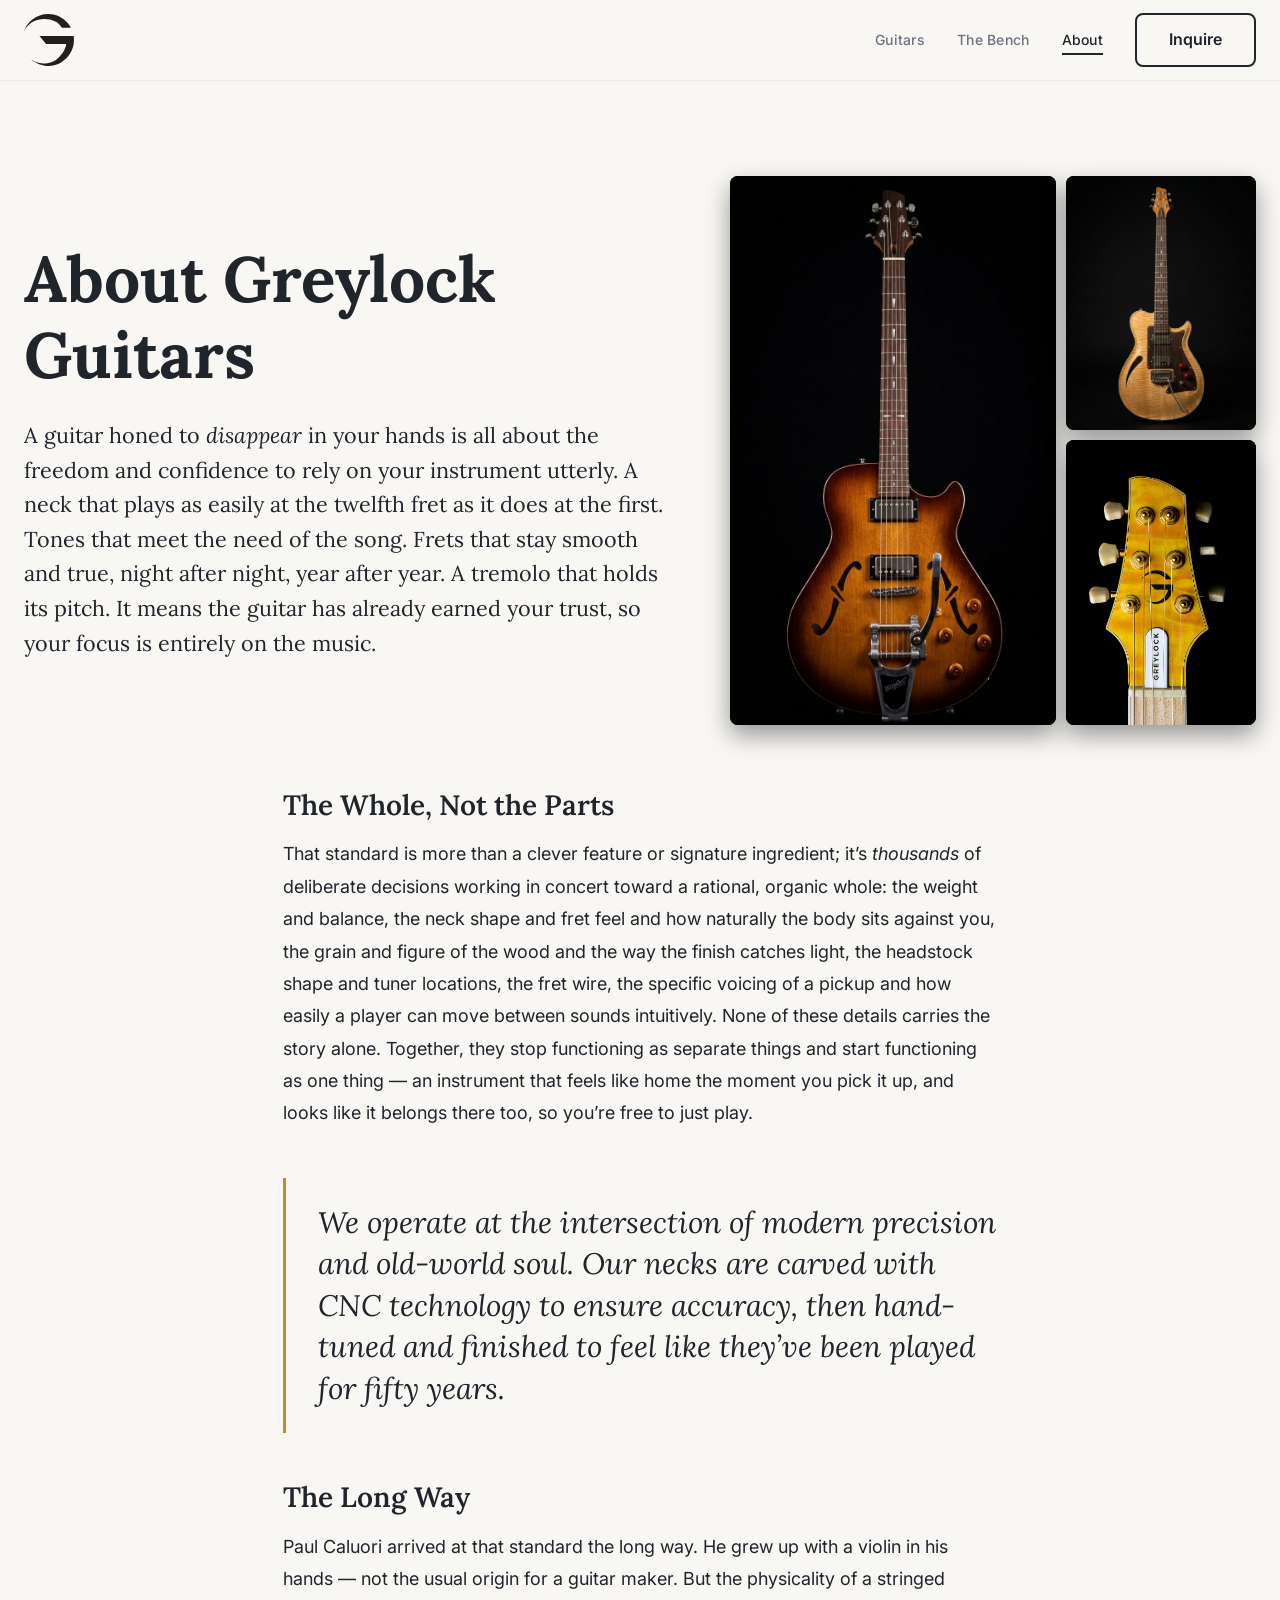
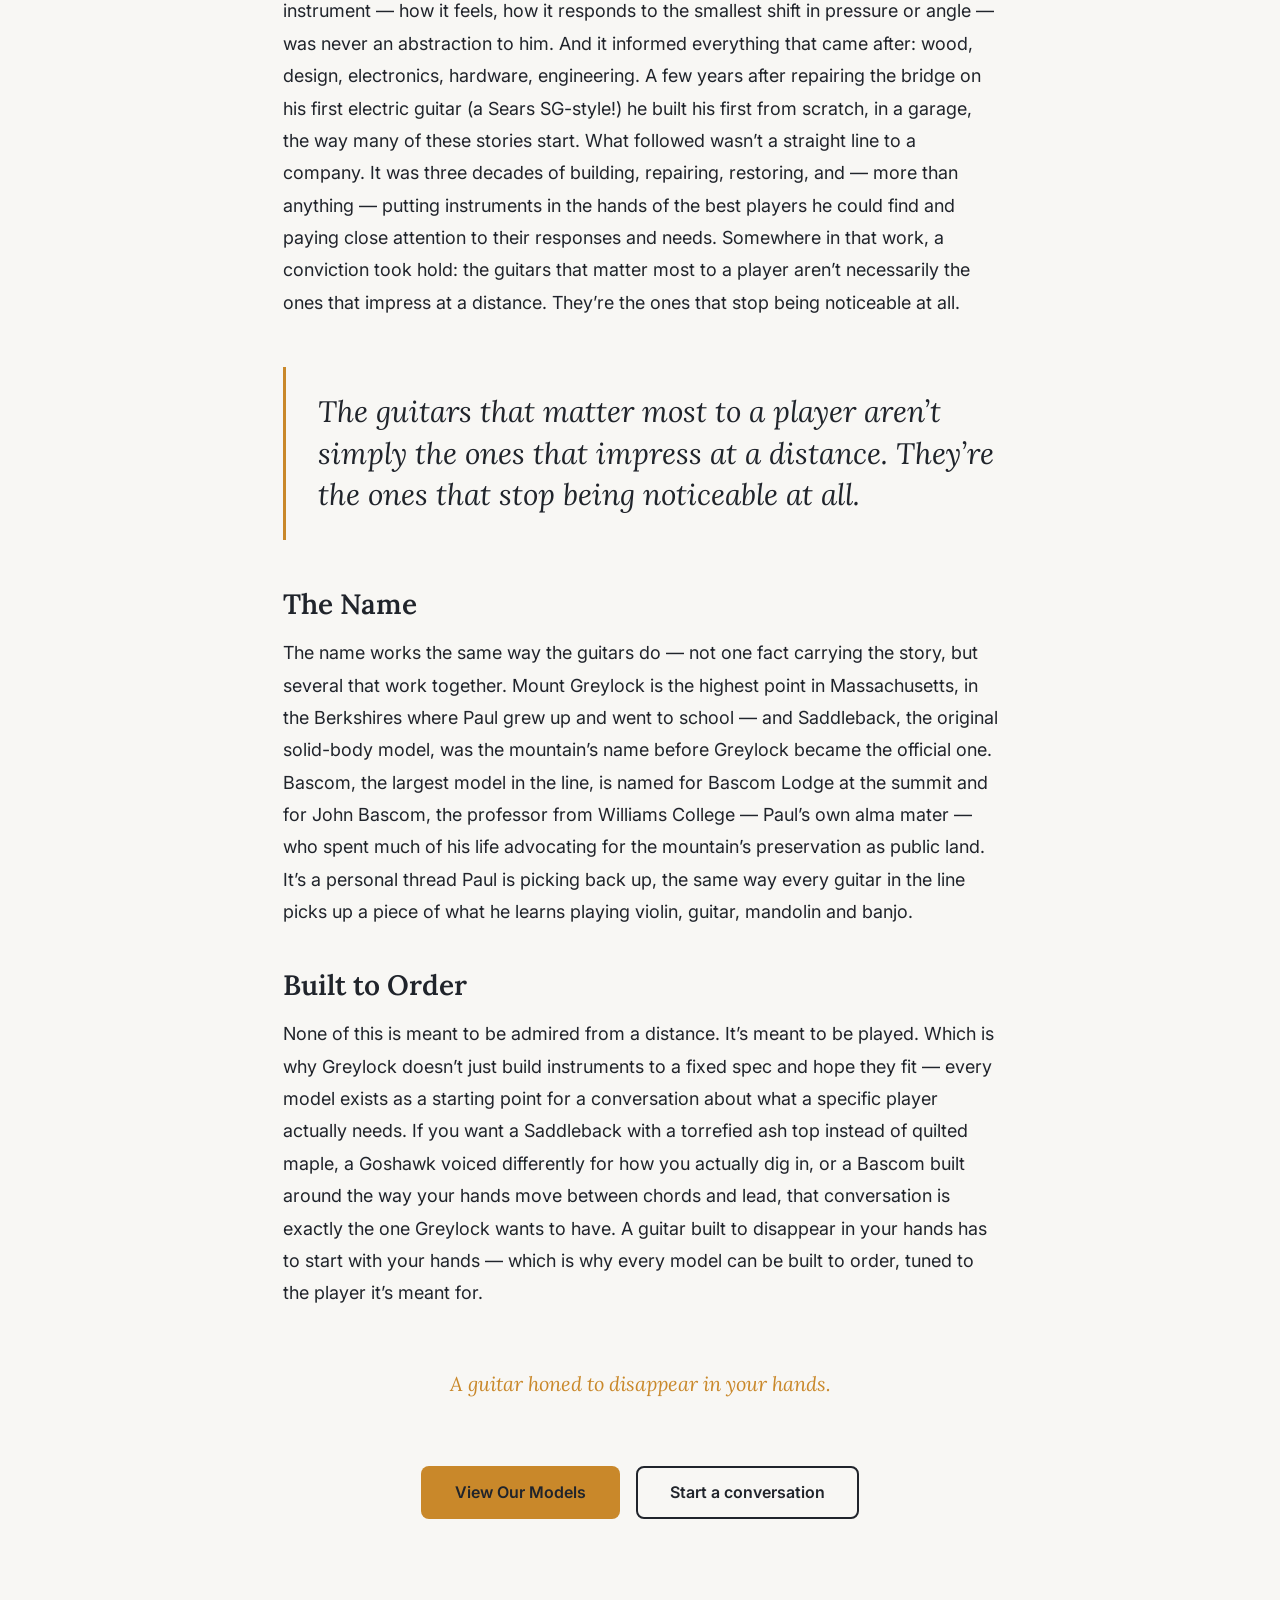
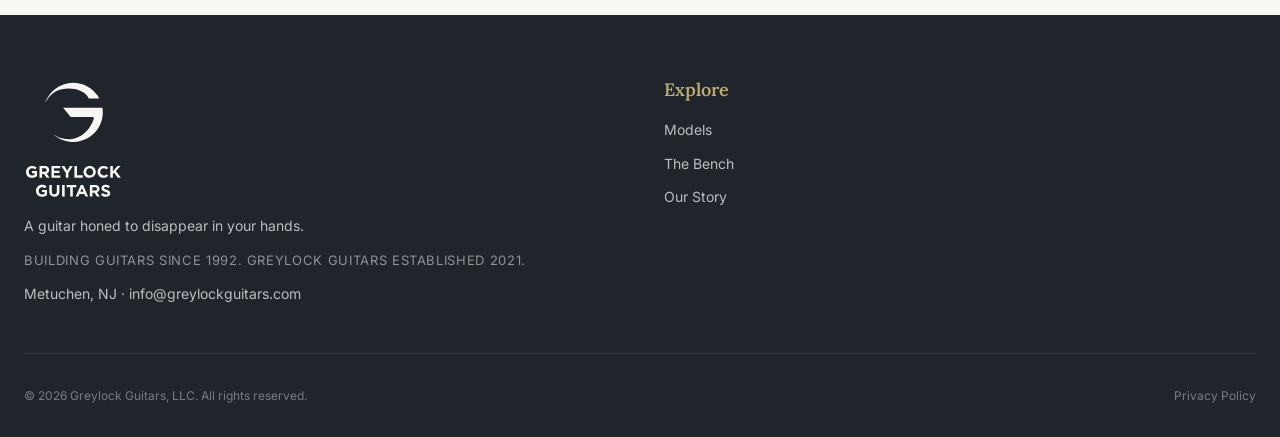
==== commit a49af9ba: "Footer: Greylock Guitars established 2021 Co-Authored-By: Claude Sonnet 5.5 <noreply@anthropic.com> " ====
--- a/about.html
+++ b/about.html
@@ -102,7 +102,7 @@
                 <div>
                     <img src="logo-stacked-light.svg" alt="Greylock Guitars" class="footer-logo">
                     <p class="footer-tagline">A guitar honed to disappear in your hands.</p>
-                    <p class="footer-established">Building guitars since 1992. Greylock Guitars established 2020.</p>
+                    <p class="footer-established">Building guitars since 1992. Greylock Guitars established 2021.</p>
                     <p class="footer-location">Metuchen, NJ · <a href="mailto:info@greylockguitars.com">info@greylockguitars.com</a></p>
                 </div>
 
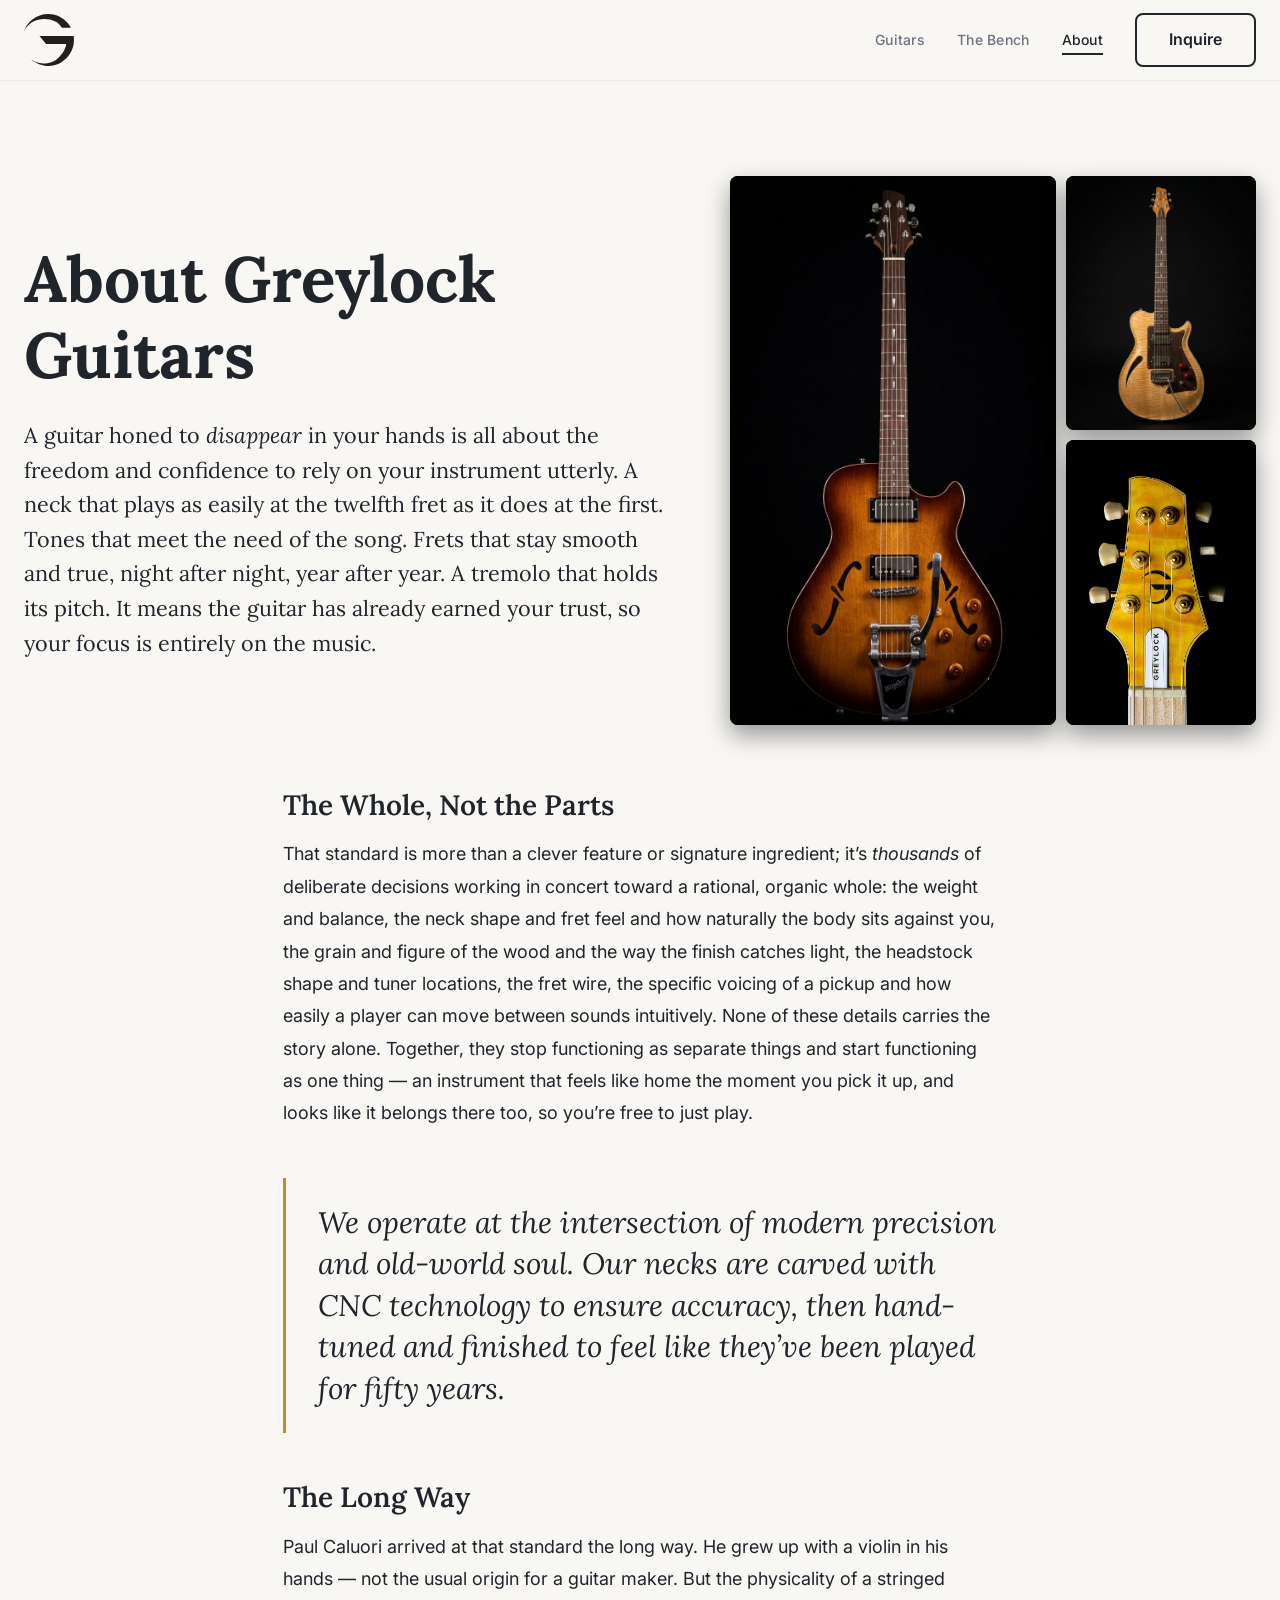
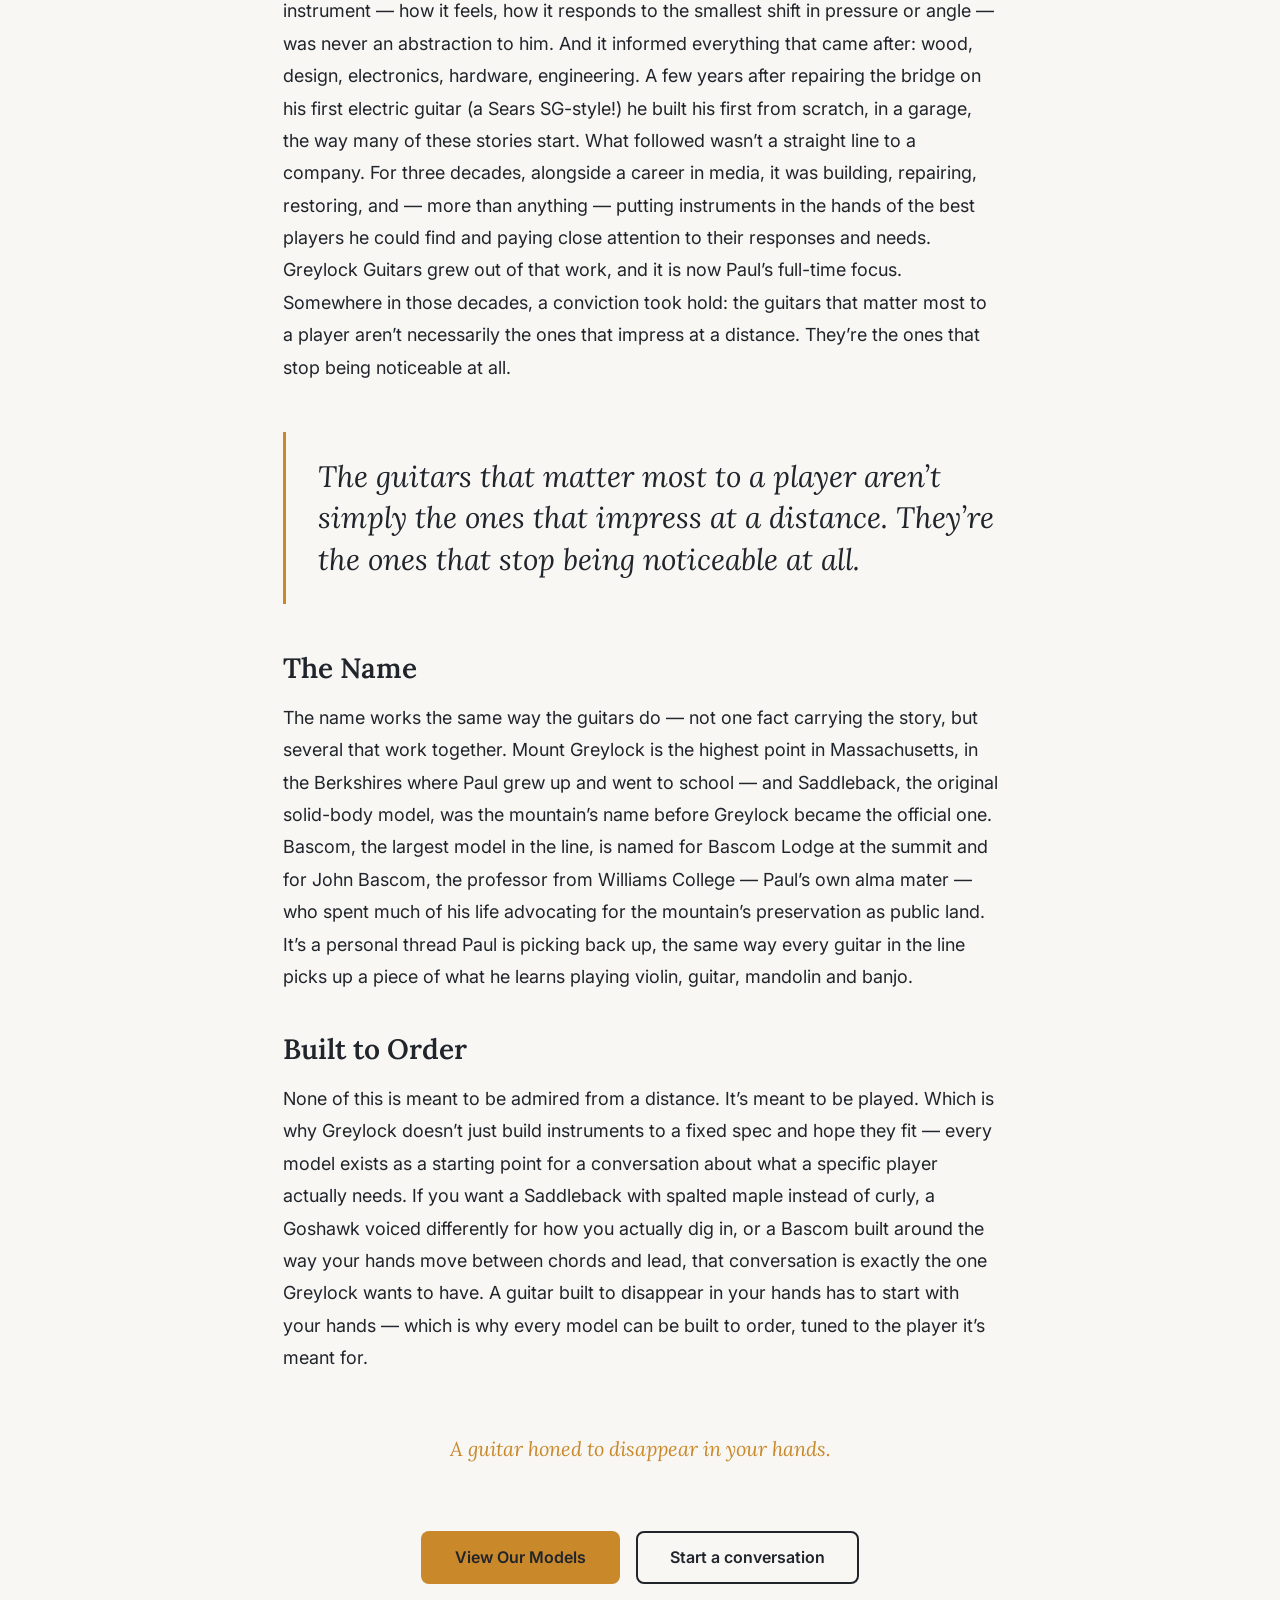
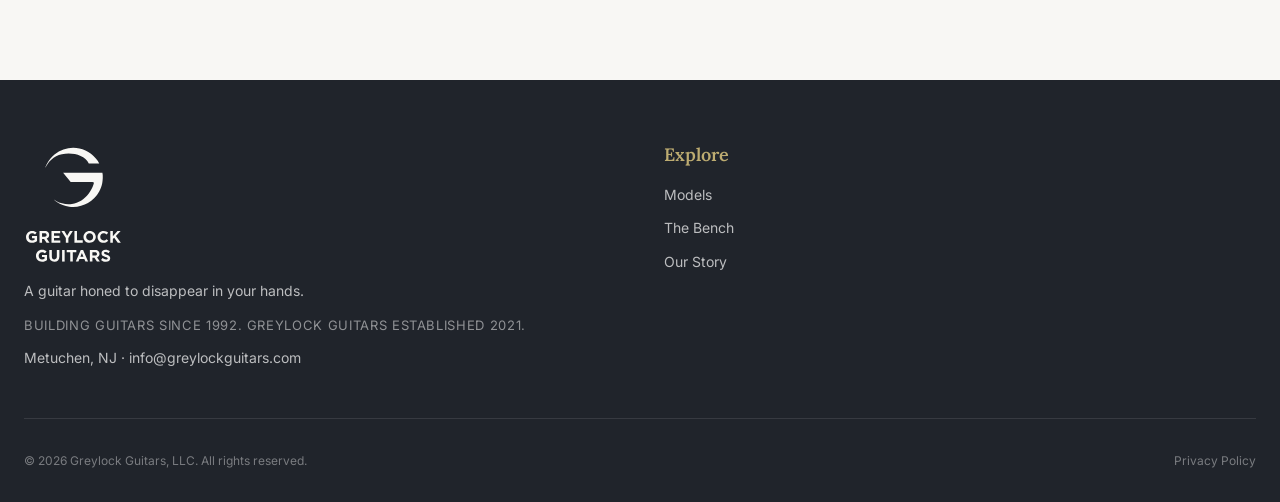
==== commit daf85d48: "About: full-time context in bio; Saddleback example matches model page Co-Authored-By: Claude Sonnet" ====
--- a/about.html
+++ b/about.html
@@ -67,7 +67,7 @@
 
                     <h3>The Long Way</h3>
                     <p>
-                        Paul Caluori arrived at that standard the long way. He grew up with a violin in his hands — not the usual origin for a guitar maker. But the physicality of a stringed instrument — how it feels, how it responds to the smallest shift in pressure or angle — was never an abstraction to him. And it informed everything that came after: wood, design, electronics, hardware, engineering. A few years after repairing the bridge on his first electric guitar (a Sears SG-style!) he built his first from scratch, in a garage, the way many of these stories start. What followed wasn’t a straight line to a company. It was three decades of building, repairing, restoring, and — more than anything — putting instruments in the hands of the best players he could find and paying close attention to their responses and needs. Somewhere in that work, a conviction took hold: the guitars that matter most to a player aren’t necessarily the ones that impress at a distance. They’re the ones that stop being noticeable at all.
+                        Paul Caluori arrived at that standard the long way. He grew up with a violin in his hands — not the usual origin for a guitar maker. But the physicality of a stringed instrument — how it feels, how it responds to the smallest shift in pressure or angle — was never an abstraction to him. And it informed everything that came after: wood, design, electronics, hardware, engineering. A few years after repairing the bridge on his first electric guitar (a Sears SG-style!) he built his first from scratch, in a garage, the way many of these stories start. What followed wasn’t a straight line to a company. For three decades, alongside a career in media, it was building, repairing, restoring, and — more than anything — putting instruments in the hands of the best players he could find and paying close attention to their responses and needs. Greylock Guitars grew out of that work, and it is now Paul’s full-time focus. Somewhere in those decades, a conviction took hold: the guitars that matter most to a player aren’t necessarily the ones that impress at a distance. They’re the ones that stop being noticeable at all.
                     </p>
 
                     <blockquote class="pull-quote">
@@ -81,7 +81,7 @@
 
                     <h3>Built to Order</h3>
                     <p>
-                        None of this is meant to be admired from a distance. It’s meant to be played. Which is why Greylock doesn’t just build instruments to a fixed spec and hope they fit — every model exists as a starting point for a conversation about what a specific player actually needs. If you want a Saddleback with a torrefied ash top instead of quilted maple, a Goshawk voiced differently for how you actually dig in, or a Bascom built around the way your hands move between chords and lead, that conversation is exactly the one Greylock wants to have. A guitar built to disappear in your hands has to start with your hands — which is why every model can be built to order, tuned to the player it’s meant for.
+                        None of this is meant to be admired from a distance. It’s meant to be played. Which is why Greylock doesn’t just build instruments to a fixed spec and hope they fit — every model exists as a starting point for a conversation about what a specific player actually needs. If you want a Saddleback with spalted maple instead of curly, a Goshawk voiced differently for how you actually dig in, or a Bascom built around the way your hands move between chords and lead, that conversation is exactly the one Greylock wants to have. A guitar built to disappear in your hands has to start with your hands — which is why every model can be built to order, tuned to the player it’s meant for.
                     </p>
 
                     <p class="model-tagline">A guitar honed to disappear in your hands.</p>
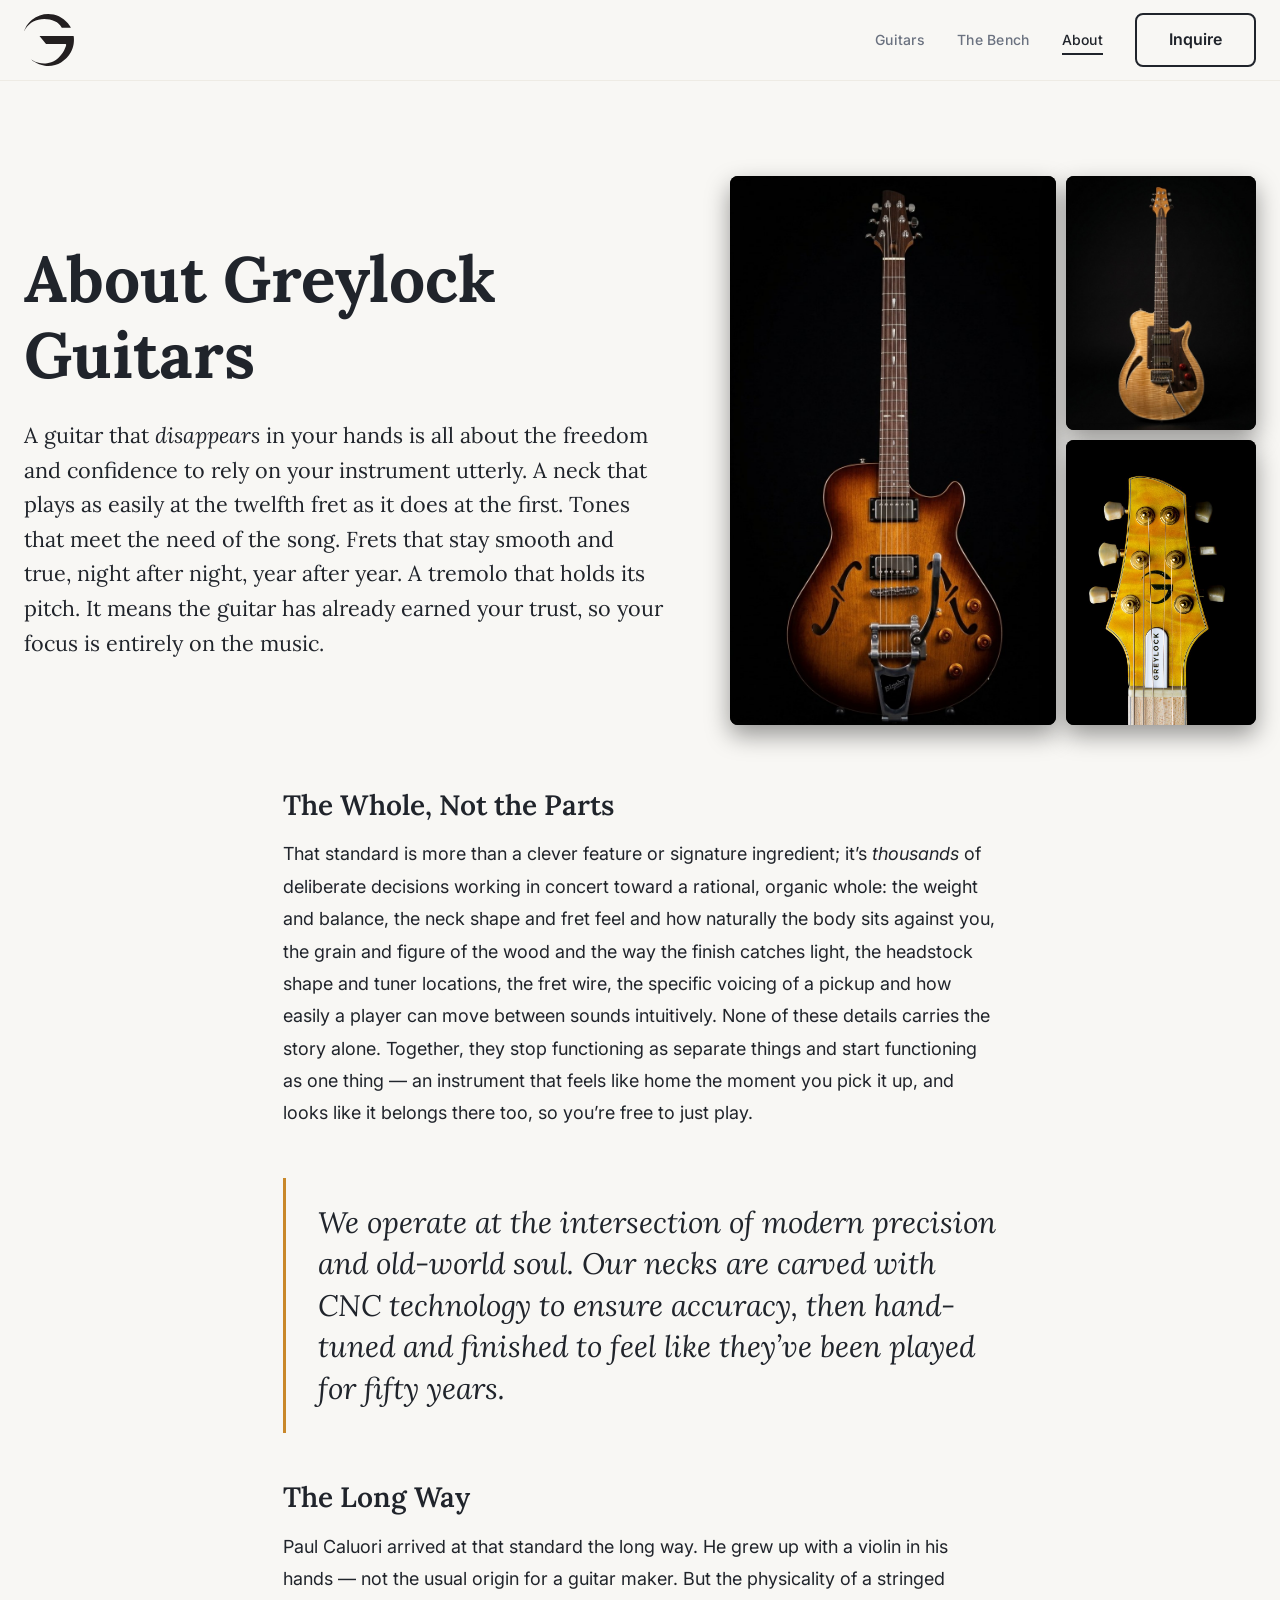
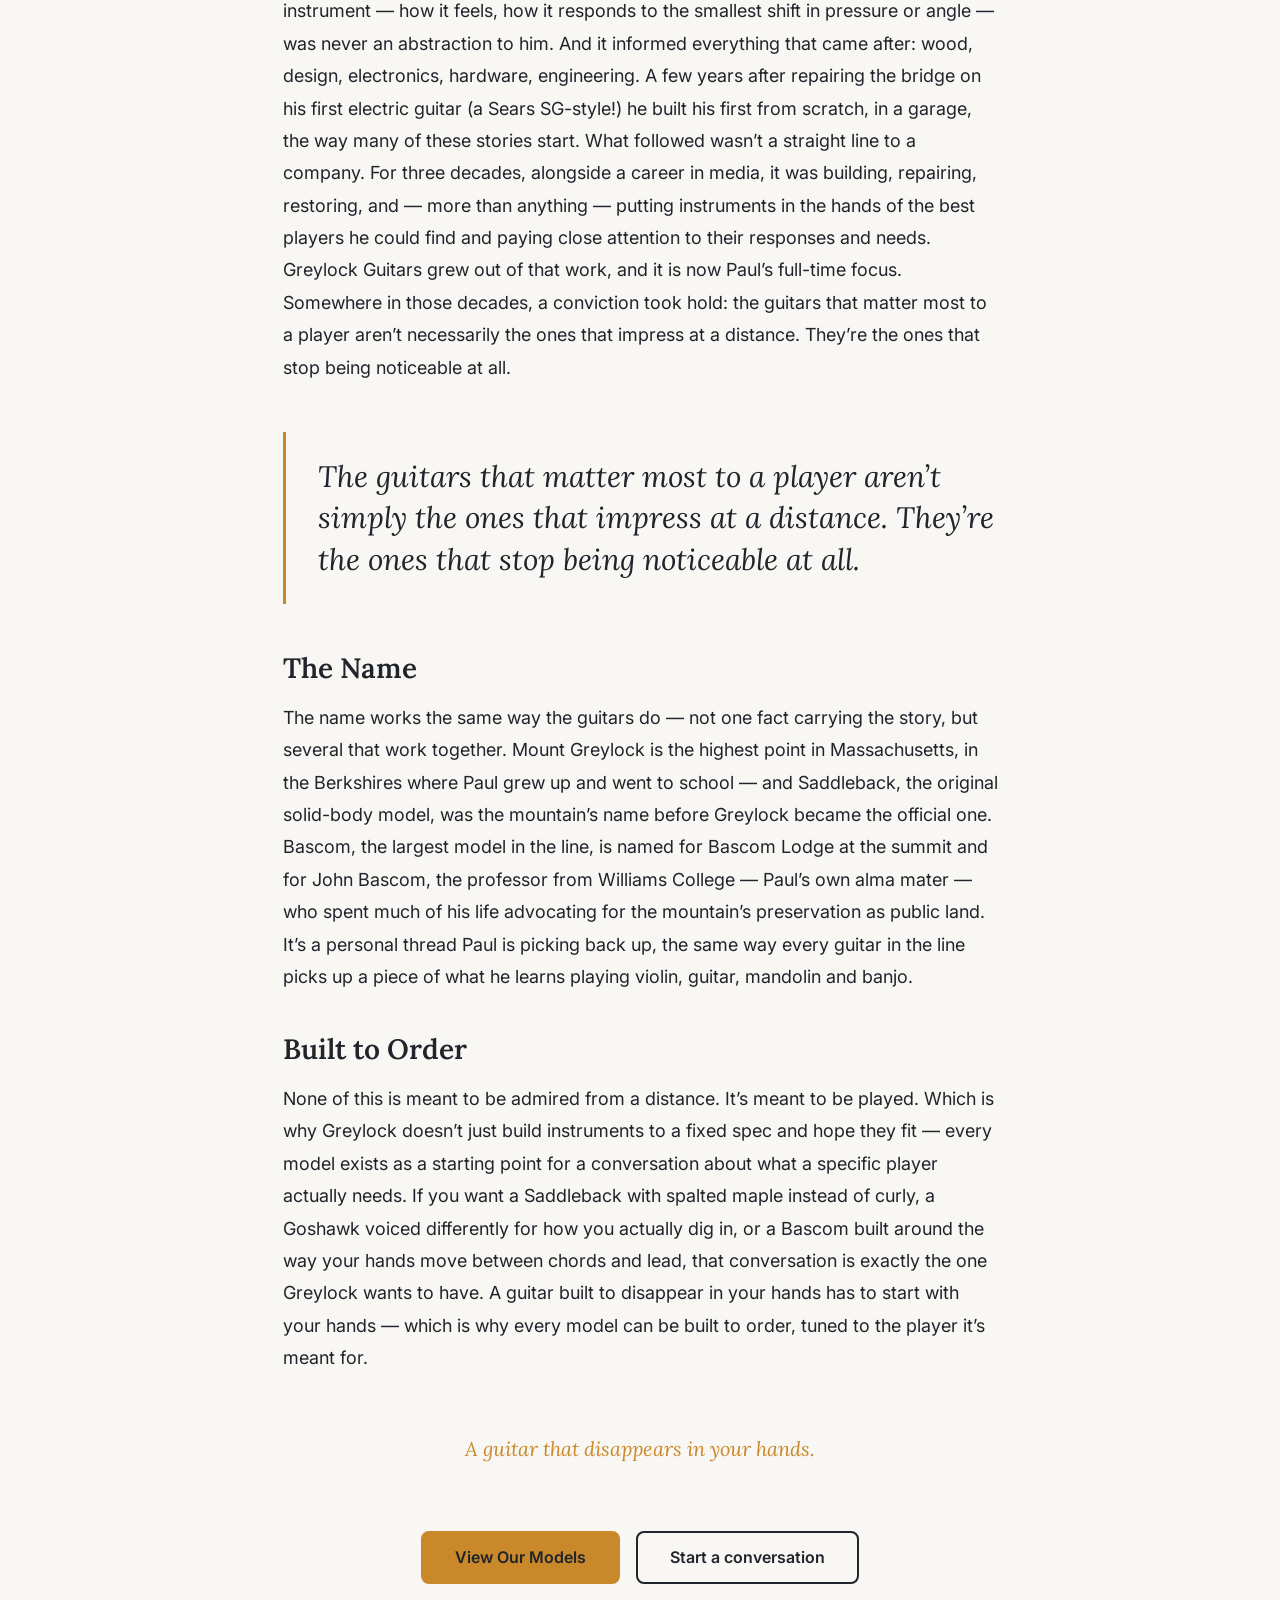
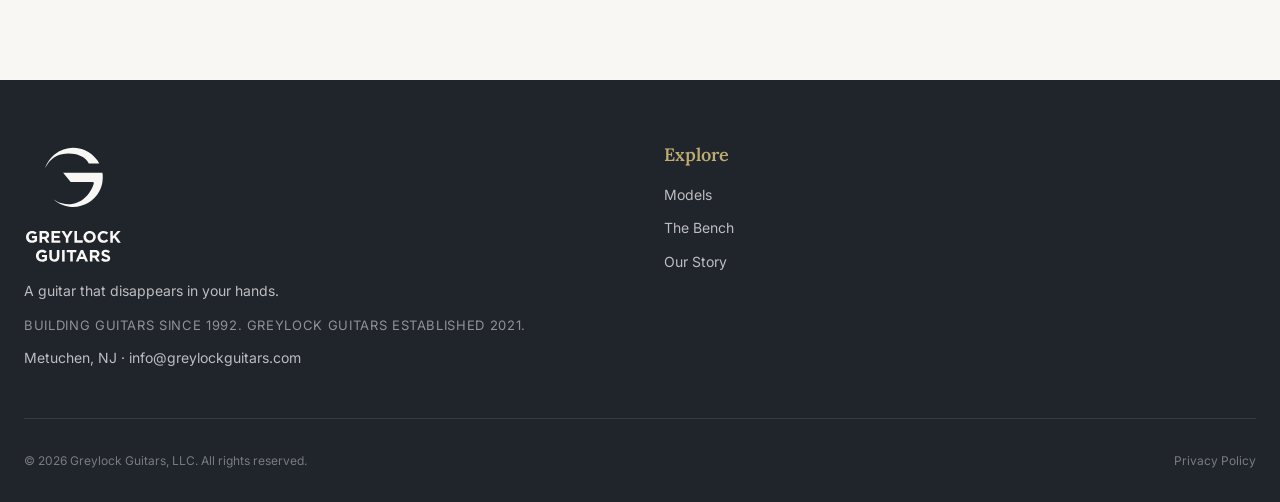
==== commit c27adbd5: "Headline: A guitar that disappears in your hands. Co-Authored-By: Claude Sonnet 5.5 <noreply@anthrop" ====
--- a/about.html
+++ b/about.html
@@ -41,7 +41,7 @@
                     <div class="about-hero-text">
                         <h1 class="page-title">About Greylock Guitars</h1>
                         <p class="about-lede">
-                            A guitar honed to <em>disappear</em> in your hands is all about the freedom and confidence to rely on your instrument utterly. A neck that plays as easily at the twelfth fret as it does at the first. Tones that meet the need of the song. Frets that stay smooth and true, night after night, year after year. A tremolo that holds its pitch. It means the guitar has already earned your trust, so your focus is entirely on the music.
+                            A guitar that <em>disappears</em> in your hands is all about the freedom and confidence to rely on your instrument utterly. A neck that plays as easily at the twelfth fret as it does at the first. Tones that meet the need of the song. Frets that stay smooth and true, night after night, year after year. A tremolo that holds its pitch. It means the guitar has already earned your trust, so your focus is entirely on the music.
                         </p>
                     </div>
                     <div class="bench-collage bench-collage-trio" aria-label="Photos of Greylock guitars">
@@ -84,7 +84,7 @@
                         None of this is meant to be admired from a distance. It’s meant to be played. Which is why Greylock doesn’t just build instruments to a fixed spec and hope they fit — every model exists as a starting point for a conversation about what a specific player actually needs. If you want a Saddleback with spalted maple instead of curly, a Goshawk voiced differently for how you actually dig in, or a Bascom built around the way your hands move between chords and lead, that conversation is exactly the one Greylock wants to have. A guitar built to disappear in your hands has to start with your hands — which is why every model can be built to order, tuned to the player it’s meant for.
                     </p>
 
-                    <p class="model-tagline">A guitar honed to disappear in your hands.</p>
+                    <p class="model-tagline">A guitar that disappears in your hands.</p>
                 </div>
 
                 <div class="page-actions">
@@ -101,7 +101,7 @@
             <div class="footer-grid">
                 <div>
                     <img src="logo-stacked-light.svg" alt="Greylock Guitars" class="footer-logo">
-                    <p class="footer-tagline">A guitar honed to disappear in your hands.</p>
+                    <p class="footer-tagline">A guitar that disappears in your hands.</p>
                     <p class="footer-established">Building guitars since 1992. Greylock Guitars established 2021.</p>
                     <p class="footer-location">Metuchen, NJ · <a href="mailto:info@greylockguitars.com">info@greylockguitars.com</a></p>
                 </div>
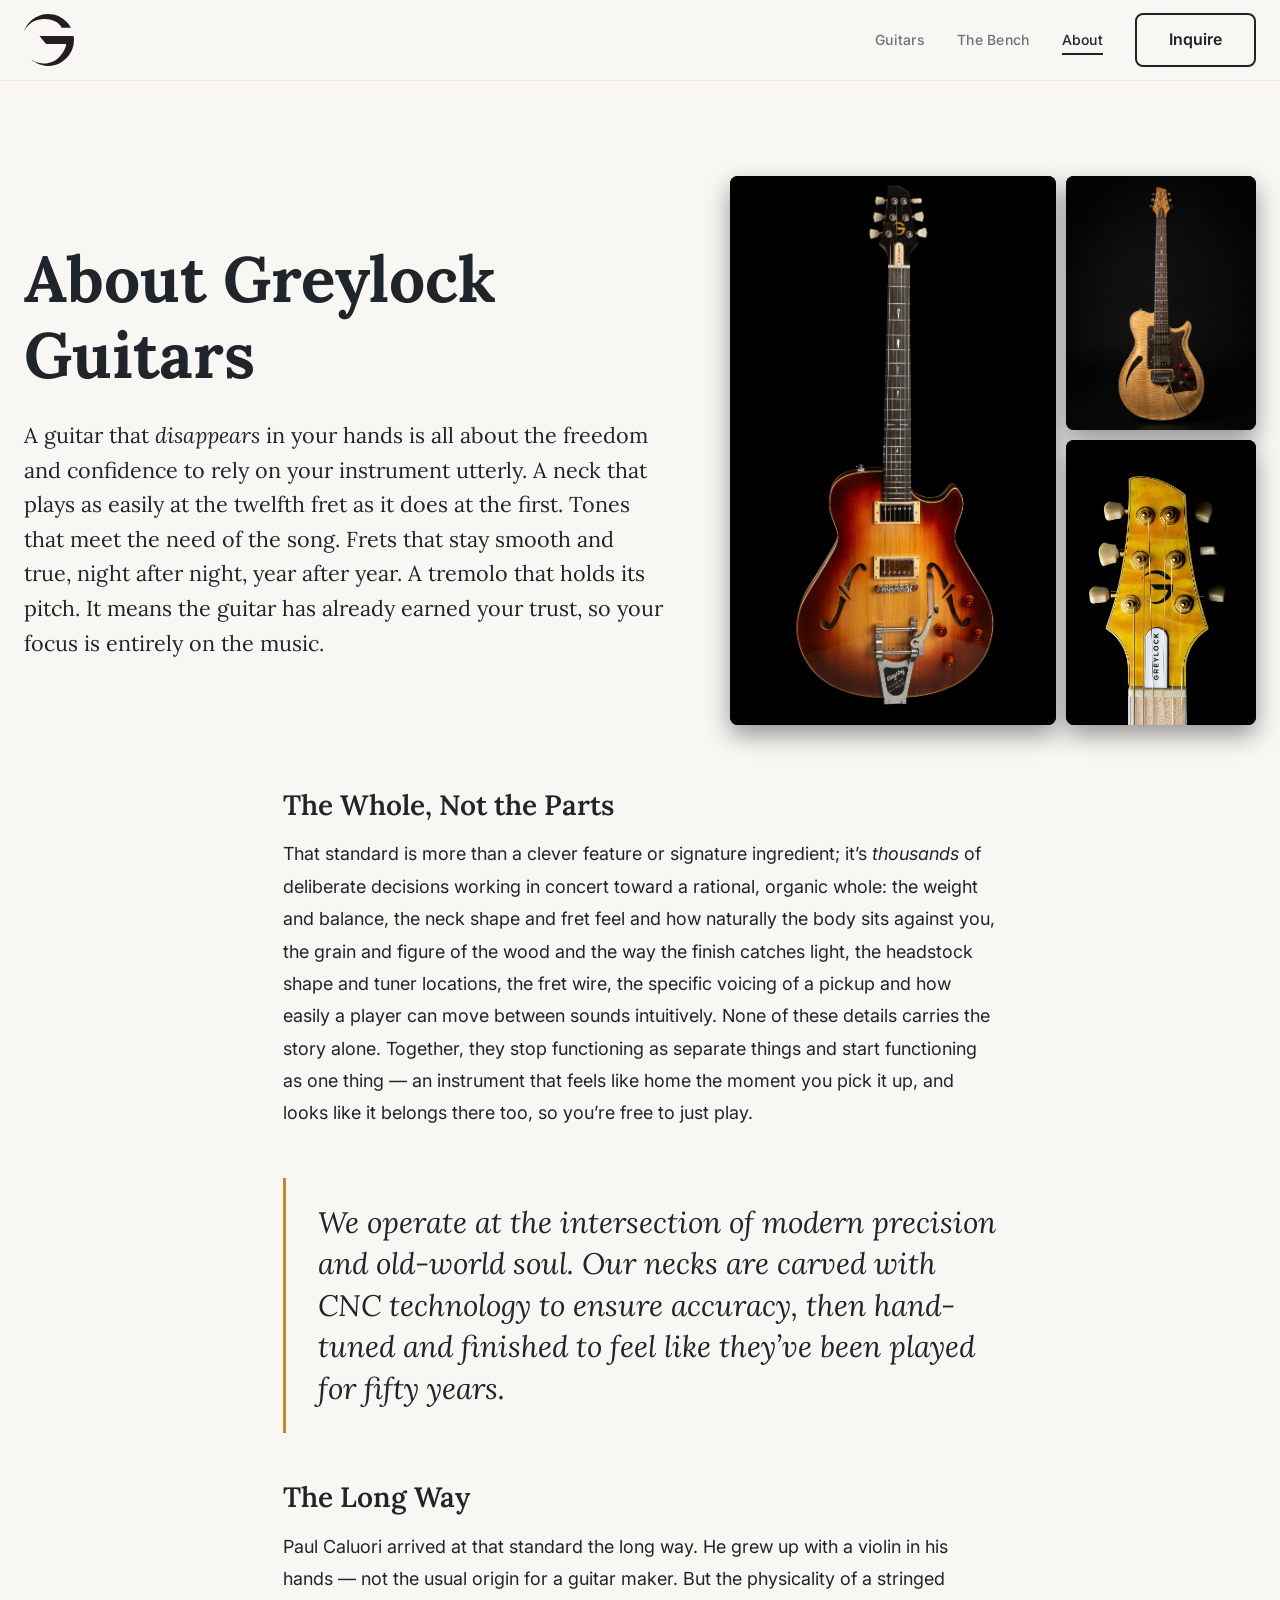
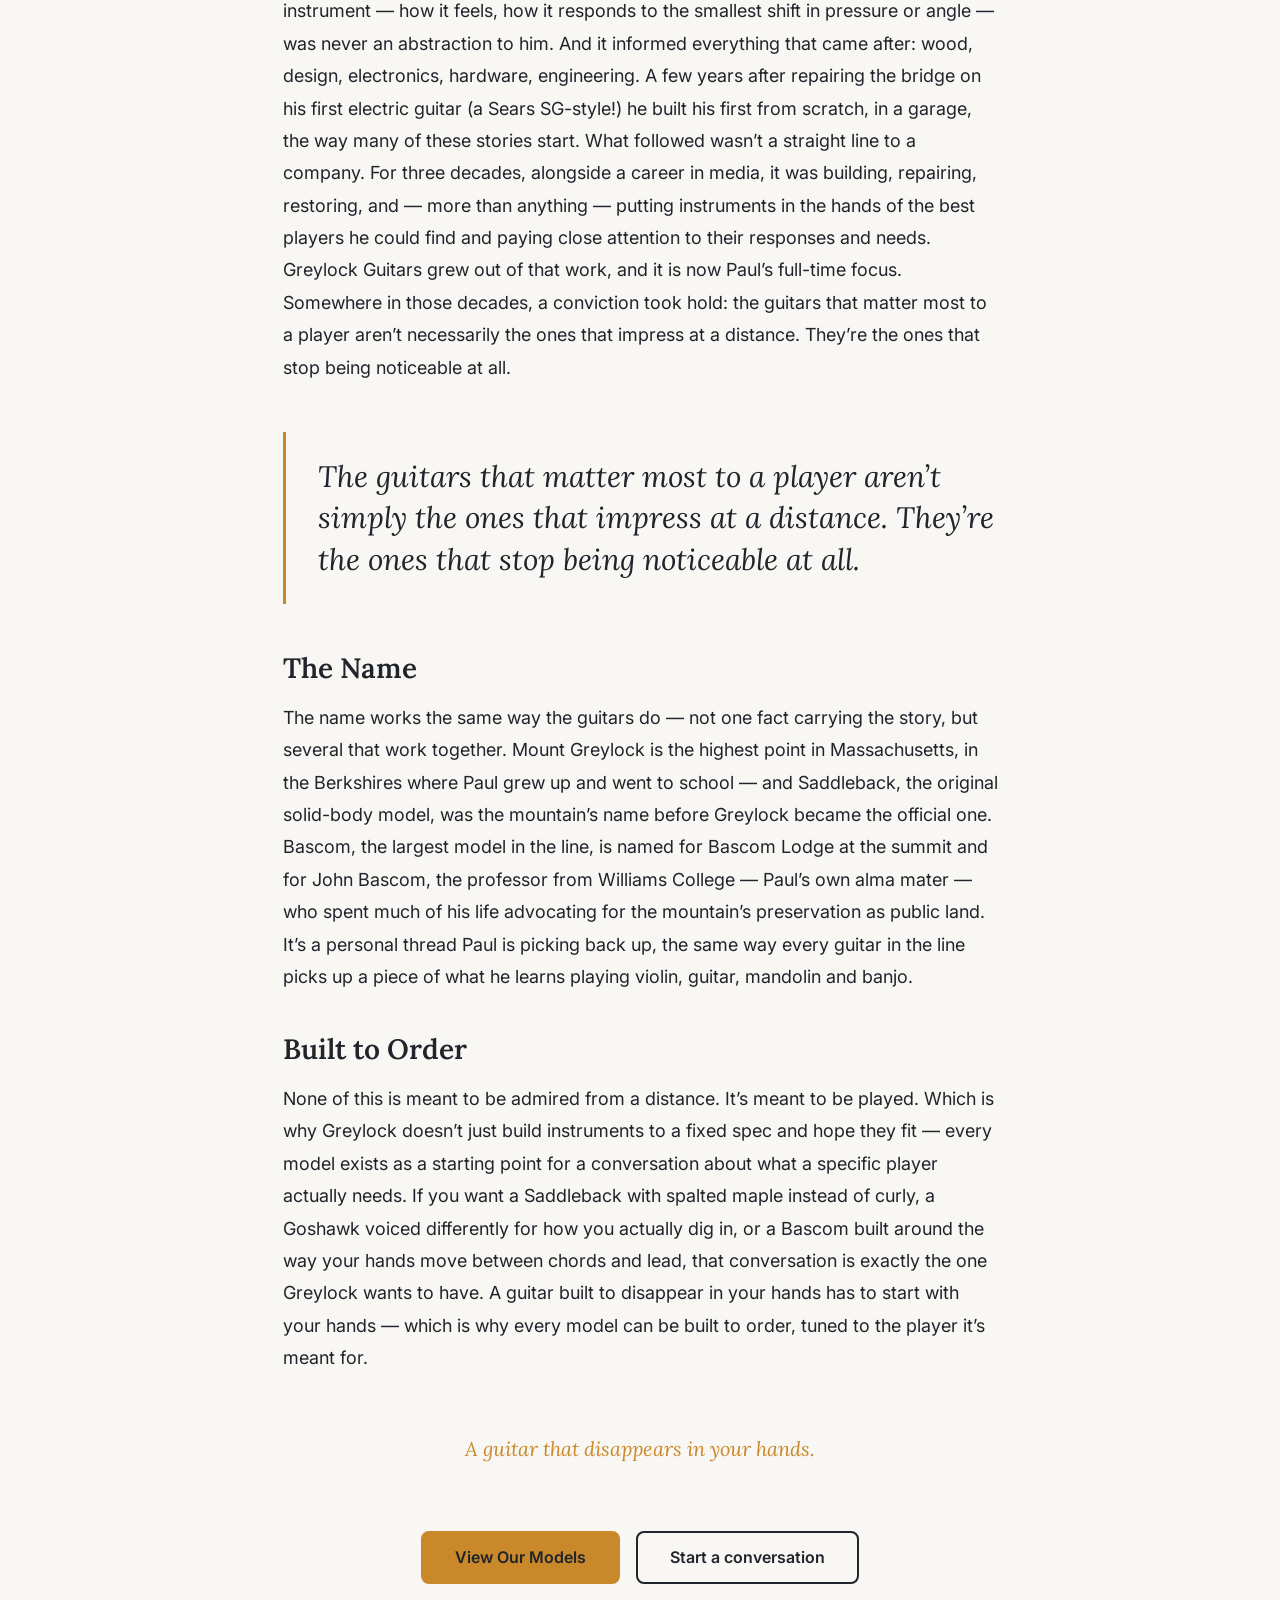
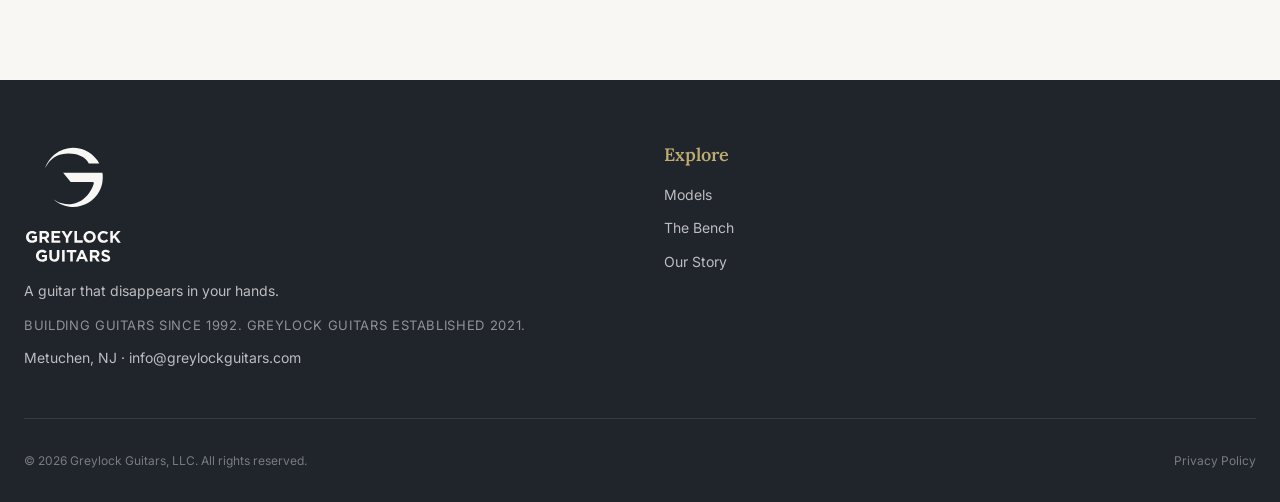
==== commit 5ffcaf6c: "Replace temporary Bascom photo with final photo Co-Authored-By: Claude Sonnet 5.5 <noreply@anthropic" ====
--- a/about.html
+++ b/about.html
@@ -45,7 +45,7 @@
                         </p>
                     </div>
                     <div class="bench-collage bench-collage-trio" aria-label="Photos of Greylock guitars">
-                        <figure class="trio-tall"><img src="attached_assets/bascom-1.jpg" alt="Bascom semi-hollow archtop in tobacco sunburst with a Bigsby tremolo"></figure>
+                        <figure class="trio-tall"><img src="attached_assets/bascom-2.jpg" alt="Bascom semi-hollow archtop in tobacco sunburst with a Bigsby tremolo"></figure>
                         <div class="bench-collage-col">
                             <figure style="aspect-ratio: 896 / 1195"><img src="attached_assets/goshawk-1.jpg" alt="Goshawk semi-hollow in natural flame maple with rosewood pickguard"></figure>
                             <figure style="aspect-ratio: 725 / 1086"><img src="attached_assets/collage-headstock.jpg" alt="Amber quilted maple headstock with gold tuners and a Greylock inlay"></figure>
